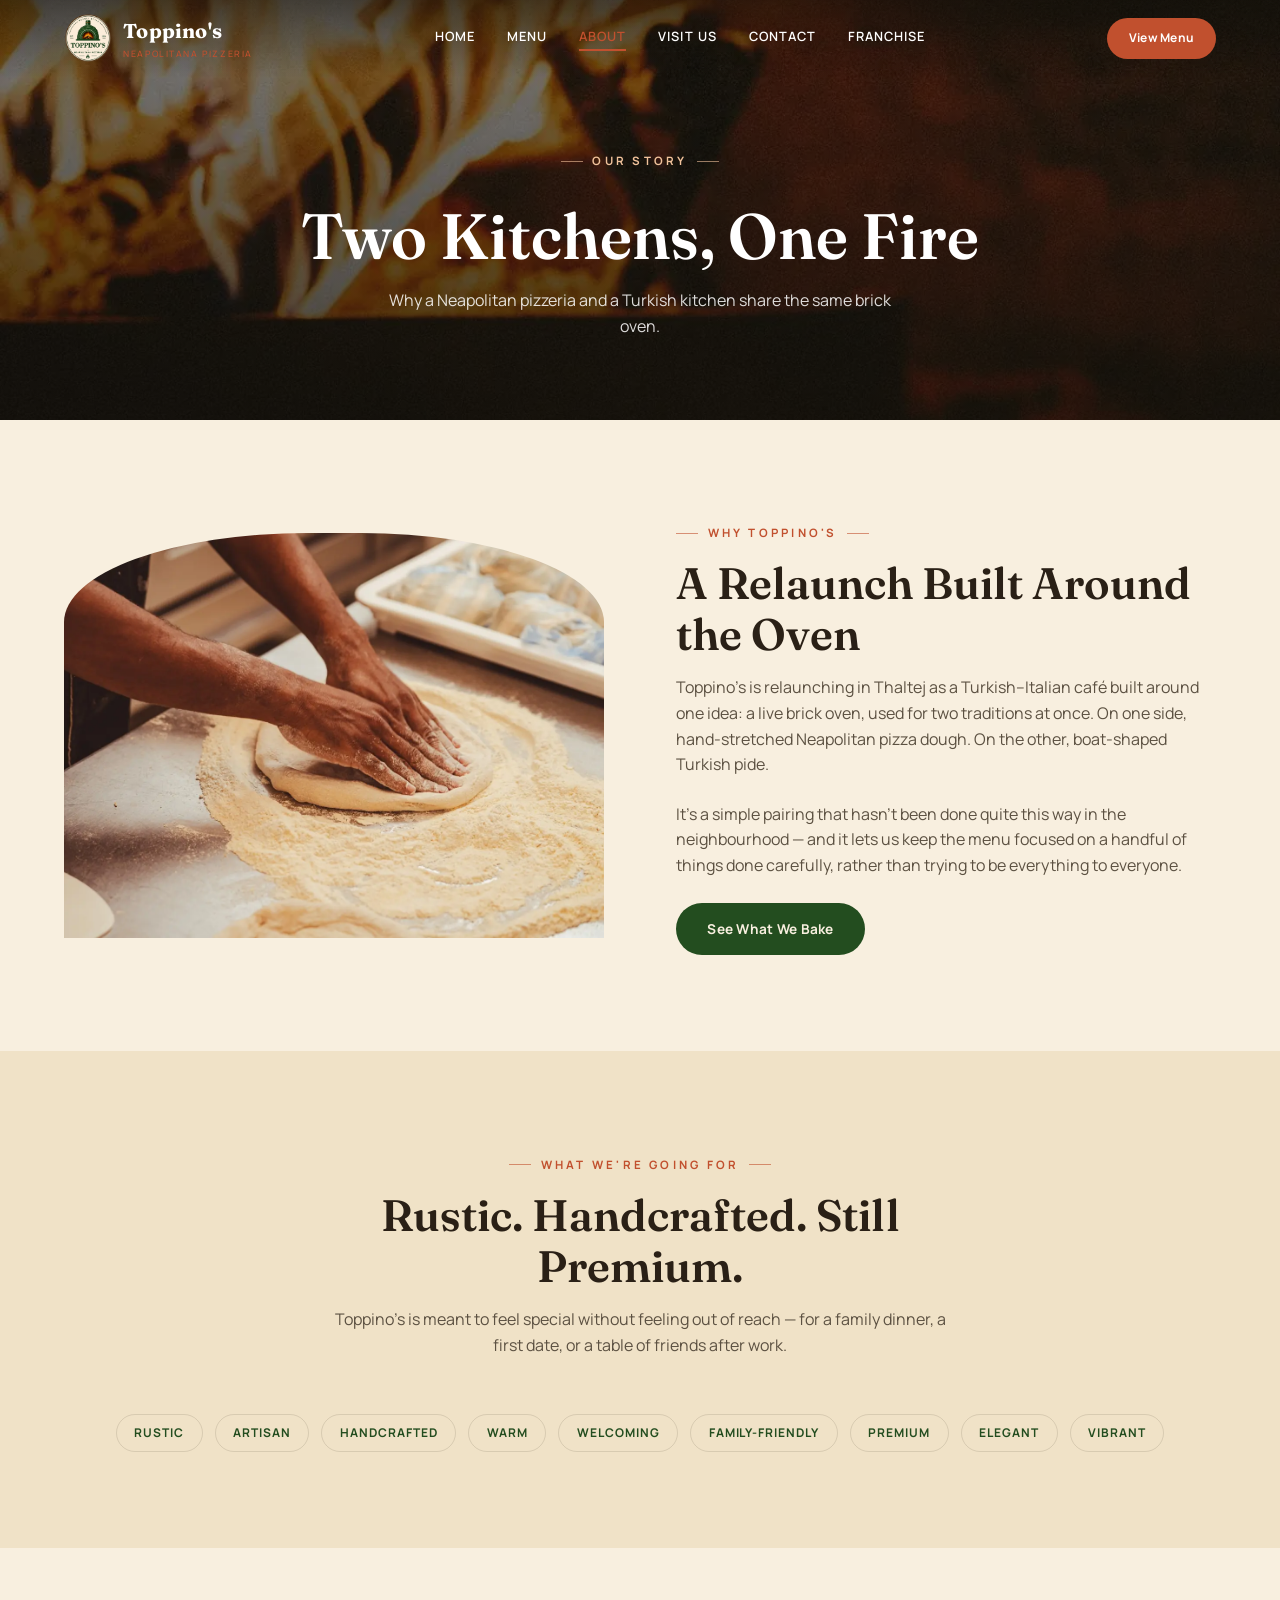
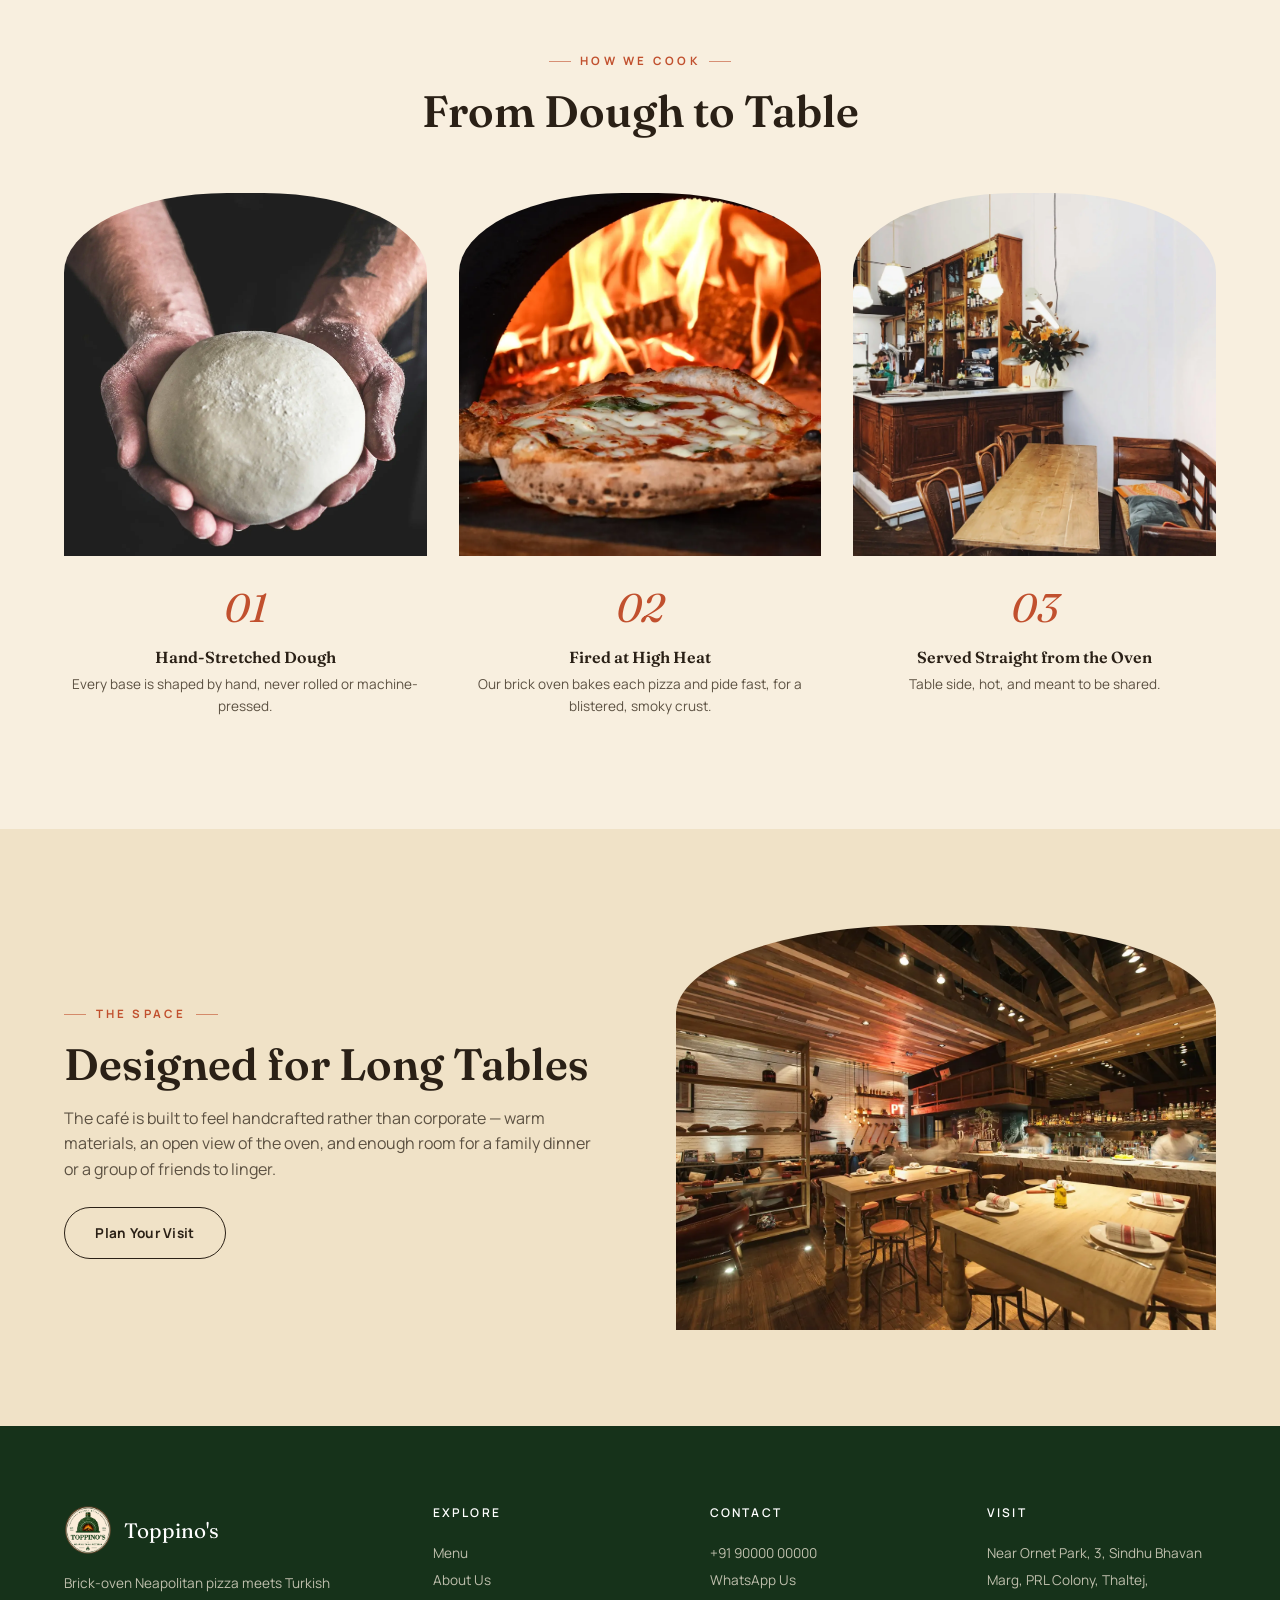
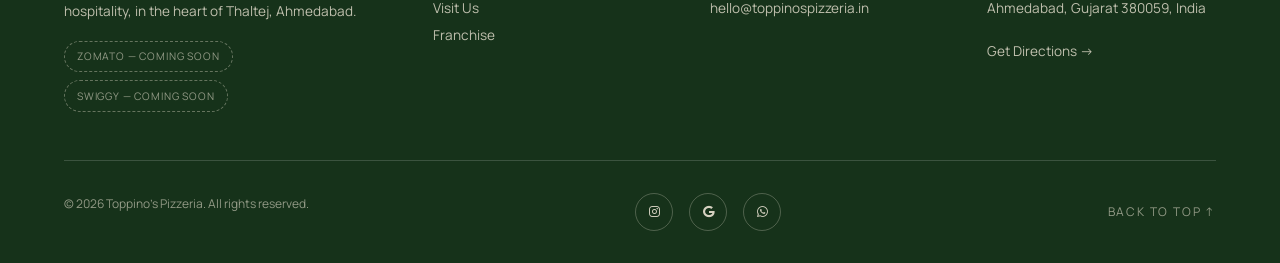
==== about.html @ ddfc1a31 "Refactor site for Toppino's Pizzeria: update main JS for site data integration, add site-data.js for" ====
<!DOCTYPE html>
<html lang="en">

<head>
    <meta charset="utf-8" />
    <meta content="width=device-width, initial-scale=1.0" name="viewport" />
    <title>About Us | Toppino's Pizzeria — Ahmedabad</title>
    <meta name="description" content="Toppino's Pizzeria is a Turkish–Italian brick-oven café in Thaltej, Ahmedabad — rustic, handcrafted and built for families, couples and friends." />
    <link rel="canonical" href="https://toppinospizzeria.in/about.html" />
    <meta property="og:title" content="About Us | Toppino's Pizzeria" />
    <meta property="og:description" content="A Turkish–Italian brick-oven café in Thaltej, Ahmedabad." />
    <meta property="og:image" content="https://toppinospizzeria.in/img/dough-hands.webp" />
    <meta property="og:url" content="https://toppinospizzeria.in/about.html" />

    <link rel="icon" type="image/png" href="img/favicon.png" />

    <link href="https://cdn.jsdelivr.net/npm/bootstrap@5.3.2/dist/css/bootstrap.min.css" rel="stylesheet" />
    <link href="https://fonts.googleapis.com/css2?family=Fraunces:ital,opsz,wght@0,9..144,400;0,9..144,600;0,9..144,700;1,9..144,500&family=Manrope:wght@400;500;600;700;800&display=swap" rel="stylesheet" />
    <link rel="stylesheet" href="https://cdnjs.cloudflare.com/ajax/libs/font-awesome/6.5.0/css/all.min.css" />
    <link rel="stylesheet" href="css/style.css" />
</head>

<body>
    <!-- Navigation -->
    <nav class="navbar">
        <div class="wrap navbar-inner">
            <a class="brand" href="index.html">
                <img src="img/logo.png" class="brand-logo" alt="Toppino's Pizzeria logo" />
                <span class="brand-text">Toppino's<small>Neapolitana Pizzeria</small></span>
            </a>
            <div class="nav-links">
                <a href="index.html">Home</a>
                <a href="menu.html">Menu</a>
                <a href="about.html">About</a>
                <a href="visit.html">Visit Us</a>
                <a href="contact.html">Contact</a>
                <a href="franchise.html">Franchise</a>
            </div>
            <a href="menu.html" class="btn btn-terracotta btn-sm nav-cta" data-track="nav_view_menu">View Menu</a>
            <button class="btn menu-toggle" data-bs-toggle="offcanvas" data-bs-target="#offcanvasMenu" aria-label="Open menu">
                <div class="hamburger"><span></span><span></span></div>
            </button>
        </div>
    </nav>

    <!-- Offcanvas Menu -->
    <div class="offcanvas offcanvas-end" tabindex="-1" id="offcanvasMenu">
        <div class="offcanvas-header">
            <button type="button" class="btn-close btn-close-white" data-bs-dismiss="offcanvas" aria-label="Close"></button>
        </div>
        <div class="offcanvas-body">
            <ul class="nav flex-column" style="list-style:none;">
                <li><a class="nav-link" href="index.html">Home</a></li>
                <li><a class="nav-link" href="menu.html">Menu</a></li>
                <li><a class="nav-link" href="about.html">About</a></li>
                <li><a class="nav-link" href="visit.html">Visit Us</a></li>
                <li><a class="nav-link" href="contact.html">Contact</a></li>
                <li><a class="nav-link" href="franchise.html">Franchise</a></li>
            </ul>
            <div class="offcanvas-social">
                <a href="#" data-site-href="instagram" target="_blank" rel="noopener" aria-label="Instagram"><i class="fa-brands fa-instagram"></i></a>
                <a href="#" data-site-href="whatsapp" target="_blank" rel="noopener" aria-label="WhatsApp"><i class="fa-brands fa-whatsapp"></i></a>
                <a href="#" data-site-href="tel" aria-label="Call"><i class="fa-solid fa-phone"></i></a>
            </div>
        </div>
    </div>

    <!-- Banner -->
    <header class="page-banner" style="background-image:url('img/flame-detail.webp');">
        <div class="wrap page-banner-inner">
            <span class="eyebrow">Our Story</span>
            <h1>Two Kitchens, One Fire</h1>
            <p>Why a Neapolitan pizzeria and a Turkish kitchen share the same brick oven.</p>
        </div>
    </header>

    <!-- Story -->
    <section class="section">
        <div class="wrap">
            <div class="split">
                <div class="split-media">
                    <div class="arch-media ratio-wide">
                        <img src="img/dough-stretch.webp" alt="Hands stretching pizza dough by hand at Toppino's" loading="lazy" />
                    </div>
                </div>
                <div class="split-text">
                    <span class="eyebrow">Why Toppino's</span>
                    <h2 class="section-title">A Relaunch Built Around the Oven</h2>
                    <p>Toppino's is relaunching in Thaltej as a Turkish–Italian café built around one idea: a live brick oven, used for two traditions at once. On one side, hand-stretched Neapolitan pizza dough. On the other, boat-shaped Turkish pide.</p>
                    <p>It's a simple pairing that hasn't been done quite this way in the neighbourhood — and it lets us keep the menu focused on a handful of things done carefully, rather than trying to be everything to everyone.</p>
                    <a href="menu.html" class="btn btn-pine" data-track="about_menu_link">See What We Bake</a>
                </div>
            </div>
        </div>
    </section>

    <!-- Values -->
    <section class="section alt">
        <div class="wrap">
            <div class="section-head center">
                <span class="eyebrow">What We're Going For</span>
                <h2 class="section-title">Rustic. Handcrafted. Still Premium.</h2>
                <p class="section-lede">Toppino's is meant to feel special without feeling out of reach — for a family dinner, a first date, or a table of friends after work.</p>
            </div>
            <div class="trait-row" style="margin-top:0;">
                <span class="trait-chip">Rustic</span>
                <span class="trait-chip">Artisan</span>
                <span class="trait-chip">Handcrafted</span>
                <span class="trait-chip">Warm</span>
                <span class="trait-chip">Welcoming</span>
                <span class="trait-chip">Family-Friendly</span>
                <span class="trait-chip">Premium</span>
                <span class="trait-chip">Elegant</span>
                <span class="trait-chip">Vibrant</span>
            </div>
        </div>
    </section>

    <!-- Process -->
    <section class="section">
        <div class="wrap">
            <div class="section-head center">
                <span class="eyebrow">How We Cook</span>
                <h2 class="section-title">From Dough to Table</h2>
            </div>
            <div class="process-steps">
                <div class="process-step fade-in">
                    <div class="arch-media ratio-square" style="margin-bottom:1.25rem;"><img src="img/dough-hands.webp" alt="Fresh dough ball held in hands" loading="lazy" /></div>
                    <div class="num">01</div>
                    <h4>Hand-Stretched Dough</h4>
                    <p>Every base is shaped by hand, never rolled or machine-pressed.</p>
                </div>
                <div class="process-step fade-in">
                    <div class="arch-media ratio-square" style="margin-bottom:1.25rem;"><img src="img/oven-char-crust.webp" alt="Pizza baking with a charred crust in the brick oven" loading="lazy" /></div>
                    <div class="num">02</div>
                    <h4>Fired at High Heat</h4>
                    <p>Our brick oven bakes each pizza and pide fast, for a blistered, smoky crust.</p>
                </div>
                <div class="process-step fade-in">
                    <div class="arch-media ratio-square" style="margin-bottom:1.25rem;"><img src="img/cafe-interior-cozy.webp" alt="Warm dining room at Toppino's Pizzeria" loading="lazy" /></div>
                    <div class="num">03</div>
                    <h4>Served Straight from the Oven</h4>
                    <p>Table side, hot, and meant to be shared.</p>
                </div>
            </div>
        </div>
    </section>

    <!-- Interior -->
    <section class="section alt">
        <div class="wrap">
            <div class="split reverse">
                <div class="split-media">
                    <div class="arch-media ratio-wide">
                        <img src="img/cafe-interior-modern.webp" alt="Wood-toned interior seating area at Toppino's Pizzeria" loading="lazy" />
                    </div>
                </div>
                <div class="split-text">
                    <span class="eyebrow">The Space</span>
                    <h2 class="section-title">Designed for Long Tables</h2>
                    <p>The café is built to feel handcrafted rather than corporate — warm materials, an open view of the oven, and enough room for a family dinner or a group of friends to linger.</p>
                    <a href="visit.html" class="btn btn-outline-ink" data-track="about_visit_link">Plan Your Visit</a>
                </div>
            </div>
        </div>
    </section>

    <!-- Footer -->
    <footer class="site-footer">
        <div class="wrap">
            <div class="footer-grid">
                <div class="footer-col">
                    <div class="footer-brand">
                        <img src="img/logo.png" alt="Toppino's Pizzeria logo" />
                        <span>Toppino's</span>
                    </div>
                    <p>Brick-oven Neapolitan pizza meets Turkish hospitality, in the heart of Thaltej, Ahmedabad.</p>
                    <div class="footer-order-pills">
                        <span class="footer-order-pill">Zomato — Coming Soon</span>
                        <span class="footer-order-pill">Swiggy — Coming Soon</span>
                    </div>
                </div>
                <div class="footer-col">
                    <h5>Explore</h5>
                    <a href="menu.html">Menu</a>
                    <a href="about.html">About Us</a>
                    <a href="visit.html">Visit Us</a>
                    <a href="franchise.html">Franchise</a>
                </div>
                <div class="footer-col">
                    <h5>Contact</h5>
                    <a href="#" data-site-href="tel" data-site-text="phoneDisplay" data-track="footer_call"></a>
                    <a href="#" data-site-href="whatsapp" target="_blank" rel="noopener" data-track="footer_whatsapp">WhatsApp Us</a>
                    <a href="#" data-site-href="email" data-site-text="email" data-track="footer_email"></a>
                </div>
                <div class="footer-col">
                    <h5>Visit</h5>
                    <p data-site-text="address.full"></p>
                    <a href="#" data-site-href="directions" target="_blank" rel="noopener" data-track="footer_directions">Get Directions →</a>
                </div>
            </div>
            <div class="footer-bottom">
                <p>&copy; <span data-site-year></span> Toppino's Pizzeria. All rights reserved.</p>
                <div class="footer-social">
                    <a href="#" data-site-href="instagram" target="_blank" rel="noopener" aria-label="Instagram"><i class="fa-brands fa-instagram"></i></a>
                    <a href="#" data-site-href="googleReview" target="_blank" rel="noopener" aria-label="Google Reviews"><i class="fa-brands fa-google"></i></a>
                    <a href="#" data-site-href="whatsapp" target="_blank" rel="noopener" aria-label="WhatsApp"><i class="fa-brands fa-whatsapp"></i></a>
                </div>
                <button id="scrollTop">Back to top ↑</button>
            </div>
        </div>
    </footer>

    <script src="https://cdn.jsdelivr.net/npm/bootstrap@5.3.2/dist/js/bootstrap.bundle.min.js"></script>
    <script src="js/site-data.js"></script>
    <script src="js/main.js"></script>
</body>

</html>
---- css/style.css ----
/* ============================================
   TOPPINO'S PIZZERIA — DESIGN SYSTEM
   Warm Neapolitan/Turkish brick-oven café identity.
   Palette sampled from the real supplied logo.
   ============================================ */

:root {
    /* Core palette (sampled from logo: cream fill, pine-green brick dome, oak ring) */
    --cream: #F8EFDF;
    --cream-deep: #F0E2C7;
    --cream-card: #FFFCF5;
    --ink: #2A2016;
    --ink-soft: #5C5142;
    --pine: #234D1F;
    --pine-dark: #14300F;
    --pine-deep-bg: #16321A;
    --terracotta: #C1502E;
    --terracotta-dark: #9C3D20;
    --oak: #4D3215;
    --line: rgba(42, 32, 22, 0.12);
    --line-light: rgba(255, 255, 255, 0.16);
    --shadow: 0 20px 40px -20px rgba(42, 32, 22, 0.35);
}

* {
    margin: 0;
    padding: 0;
    box-sizing: border-box;
}

html {
    scroll-behavior: smooth;
}

body {
    background: var(--cream);
    color: var(--ink);
    font-family: 'Manrope', sans-serif;
    overflow-x: clip;
    line-height: 1.6;
}

h1, h2, h3, h4, h5, h6, .font-display {
    font-family: 'Fraunces', serif;
    color: var(--ink);
    line-height: 1.15;
    font-weight: 600;
}

a {
    text-decoration: none;
    color: inherit;
}

img {
    max-width: 100%;
    display: block;
}

.wrap {
    max-width: 1200px;
    margin: 0 auto;
    padding: 0 1.5rem;
}

::selection {
    background: var(--terracotta);
    color: #fff;
}

/* ============================================
   BUTTONS
   ============================================ */

.btn {
    display: inline-flex;
    align-items: center;
    justify-content: center;
    gap: 0.6rem;
    padding: 0.95rem 1.9rem;
    border-radius: 999px;
    font-family: 'Manrope', sans-serif;
    font-weight: 700;
    font-size: 0.85rem;
    letter-spacing: 0.02em;
    border: 1.5px solid transparent;
    cursor: pointer;
    transition: transform 0.25s ease, background 0.25s ease, color 0.25s ease, border-color 0.25s ease;
    white-space: nowrap;
}

.btn:active { transform: scale(0.97); }

.btn-terracotta {
    background: var(--terracotta);
    color: #fff;
}
.btn-terracotta:hover { background: var(--terracotta-dark); 
color: var(--cream);
}

.btn-pine {
    background: var(--pine);
    color: var(--cream);
}
.btn-pine:hover { background: var(--pine-dark);
    color: var(--cream);
}

.btn-outline-cream {
    border-color: rgba(255, 255, 255, 0.65);
    color: #fff;
    background: rgba(255, 255, 255, 0.06);
    backdrop-filter: blur(6px);
}
.btn-outline-cream:hover { background: rgba(255, 255, 255, 0.18); 
color: var(--cream);}

.btn-outline-ink {
    border-color: var(--ink);
    color: var(--ink);
    background: transparent;
}
.btn-outline-ink:hover { background: var(--ink); color: var(--cream); }

.btn-sm { padding: 0.65rem 1.3rem; font-size: 0.75rem; }
.btn-block { width: 100%; }

/* ============================================
   NAVBAR
   ============================================ */

.navbar {
    position: fixed;
    top: 0;
    left: 0;
    right: 0;
    z-index: 100;
    background: linear-gradient(to bottom, rgba(20, 16, 10, 0.55), transparent);
    transition: background 0.35s ease, box-shadow 0.35s ease, padding 0.35s ease;
    padding: 0.9rem 0;
}

.navbar.is-scrolled {
    background: rgba(248, 239, 223, 0.94);
    backdrop-filter: blur(10px);
    box-shadow: 0 8px 24px -12px rgba(42, 32, 22, 0.25);
    padding: 0.5rem 0;
}

.navbar-inner {
    width: 100%;
    display: flex;
    align-items: center;
    justify-content: space-between;
    gap: 1rem;
}

.brand {
    display: flex;
    align-items: center;
    gap: 0.7rem;
}

.brand-logo {
    width: 3rem;
    height: 3rem;
    object-fit: contain;
    flex-shrink: 0;
    transition: width 0.3s ease, height 0.3s ease;
}

.navbar.is-scrolled .brand-logo { width: 2.5rem; height: 2.5rem; }

.brand-text {
    font-family: 'Fraunces', serif;
    font-weight: 700;
    font-size: 1.25rem;
    color: #fff;
    letter-spacing: 0.01em;
    transition: color 0.35s ease;
}

.navbar.is-scrolled .brand-text { color: var(--ink); }

.brand-text small {
    display: block;
    font-family: 'Manrope', sans-serif;
    font-weight: 500;
    font-size: 0.55rem;
    letter-spacing: 0.18em;
    text-transform: uppercase;
    color: var(--terracotta);
}

.nav-links {
    display: none;
    align-items: center;
    gap: 2rem;
}

@media (min-width: 992px) {
    .nav-links { display: flex; }
}

.nav-links a {
    font-size: 0.8rem;
    font-weight: 600;
    text-transform: uppercase;
    letter-spacing: 0.08em;
    color: #fff;
    position: relative;
    padding-bottom: 4px;
    transition: color 0.3s ease;
}

.navbar.is-scrolled .nav-links a { color: var(--ink); }

.nav-links a.active,
.nav-links a:hover { color: var(--terracotta); }

.nav-links a::after {
    content: '';
    position: absolute;
    left: 0; bottom: 0;
    width: 0; height: 2px;
    background: var(--terracotta);
    transition: width 0.3s ease;
}
.nav-links a:hover::after,
.nav-links a.active::after { width: 100%; }

.nav-cta { display: none; }
@media (min-width: 992px) { .nav-cta { display: inline-flex; } }

.menu-toggle {
    display: flex;
    align-items: center;
    gap: 0.75rem;
    background: none;
    border: none;
    color: #fff;
    padding: 0.4rem;
    cursor: pointer;
}
.navbar.is-scrolled .menu-toggle { color: var(--ink); }

@media (min-width: 992px) { .menu-toggle { display: none; } }

.hamburger { display: flex; flex-direction: column; gap: 5px; }
.hamburger span { display: block; width: 26px; height: 2px; background: currentColor; border-radius: 2px; }
.hamburger span:last-child { width: 18px; }

.offcanvas {
    background: var(--pine-deep-bg);
    width: 300px;
    color: var(--cream);
}
.offcanvas .btn-close { filter: invert(1) brightness(2); }

.offcanvas-body .nav-link {
    color: var(--cream);
    font-family: 'Fraunces', serif;
    font-size: 1.4rem;
    padding: 0.85rem 0;
    border-bottom: 1px solid var(--line-light);
    transition: color 0.3s ease, padding-left 0.3s ease;
}
.offcanvas-body .nav-link:hover { color: var(--terracotta); padding-left: 0.4rem; }

.offcanvas-social {
    display: flex;
    gap: 1.25rem;
    margin-top: 2rem;
}
.offcanvas-social a {
    width: 42px; height: 42px;
    display: flex; align-items: center; justify-content: center;
    border: 1px solid var(--line-light);
    border-radius: 50%;
    color: var(--cream);
    transition: background 0.3s ease;
}
.offcanvas-social a:hover { background: var(--terracotta); border-color: var(--terracotta); }

/* ============================================
   ARCH MEDIA — signature visual motif
   Rounded-top / flat-bottom frame nodding to both
   a Neapolitan oven mouth and a Turkish archway.
   ============================================ */

.arch-media {
    position: relative;
    overflow: hidden;
    border-radius: 45% 45% 0 0 / 22% 22% 0 0;
    isolation: isolate;
}
.arch-media img {
    width: 100%;
    height: 100%;
    object-fit: cover;
}
.arch-media.ratio-portrait { aspect-ratio: 3 / 4; }
.arch-media.ratio-square { aspect-ratio: 1 / 1; }
.arch-media.ratio-wide { aspect-ratio: 4 / 3; }

/* scalloped arch-repeat divider */
.scallop-divider {
    width: 100%;
    height: 22px;
    background-image: radial-gradient(circle at 10px 0, transparent 12px, var(--cream) 13px);
    background-size: 40px 22px;
    background-repeat: repeat-x;
}
.scallop-divider.flip {
    transform: rotate(180deg);
    background-image: radial-gradient(circle at 10px 0, transparent 12px, var(--cream-deep) 13px);
}
.scallop-divider.on-pine {
    background-image: radial-gradient(circle at 10px 0, transparent 12px, var(--pine-deep-bg) 13px);
}

/* ============================================
   PAGE HEADER BANNER (inner pages)
   ============================================ */

.page-banner {
    position: relative;
    padding: 9rem 0 5rem;
    background-size: cover;
    background-position: center;
    color: #fff;
    text-align: center;
}
.page-banner::before {
    content: '';
    position: absolute;
    inset: 0;
    background: linear-gradient(180deg, rgba(20,16,10,0.55), rgba(20,16,10,0.78));
}
.page-banner-inner { position: relative; z-index: 2; }
.page-banner .eyebrow { color: #F0C29B; }
.page-banner h1 { font-size: clamp(2.4rem, 6vw, 4rem); color: #fff; margin-top: 0.75rem; }
.page-banner p { color: rgba(255,255,255,0.85); max-width: 34rem; margin: 1rem auto 0; }

/* ============================================
   SECTION HELPERS
   ============================================ */

.section { padding: 6rem 0; }
.section.alt { background: var(--cream-deep); }
.section.on-pine { background: var(--pine-deep-bg); color: var(--cream); }
.section.on-pine h2, .section.on-pine h3 { color: var(--cream); }

.eyebrow {
    display: inline-flex;
    align-items: center;
    gap: 0.6rem;
    color: var(--terracotta);
    font-size: 0.72rem;
    font-weight: 700;
    text-transform: uppercase;
    letter-spacing: 0.28em;
    margin-bottom: 1rem;
}
.eyebrow::before, .eyebrow::after {
    content: '';
    width: 22px; height: 1px;
    background: currentColor;
    opacity: 0.6;
}

.section-head {
    max-width: 40rem;
    margin-bottom: 3.5rem;
}
.section-head.center { margin-left: auto; margin-right: auto; text-align: center; }
.section-title { font-size: clamp(2rem, 4.5vw, 2.75rem); margin-bottom: 1rem; }
.section-lede { color: var(--ink-soft); font-size: 1rem; }
.on-pine .section-lede { color: rgba(248,239,223,0.75); }

/* ============================================
   HOME — HERO
   ============================================ */

.hero {
    position: relative;
    height: 100vh;
    min-height: 640px;
    display: flex;
    align-items: center;
    overflow: hidden;
    background: var(--ink);
}
.hero-media {
    position: absolute;
    inset: 0;
    z-index: 0;
}
.hero-media img, .hero-media video {
    width: 100%;
    height: 100%;
    object-fit: cover;
    object-position: center 30%;
}
.hero-media::after {
    content: '';
    position: absolute;
    inset: 0;
    background: linear-gradient(180deg, rgba(15,12,8,0.55) 0%, rgba(15,12,8,0.35) 45%, rgba(15,12,8,0.85) 100%);
}
.hero-content {
    position: relative;
    z-index: 2;
    width: 100%;
    text-align: center;
    padding: 0 1.5rem;
}
.hero-eyebrow {
    color: #F0C29B;
    font-size: 0.75rem;
    font-weight: 700;
    letter-spacing: 0.3em;
    text-transform: uppercase;
    margin-bottom: 1.25rem;
    display: block;
}
.hero-title {
    font-size: clamp(2.8rem, 8vw, 5.5rem);
    color: #fff;
    max-width: 18ch;
    margin: 0 auto;
}
.hero-title em { color: #F0C29B; font-style: italic; }
.hero-sub {
    color: rgba(255,255,255,0.85);
    max-width: 34rem;
    margin: 1.5rem auto 2.5rem;
    font-size: 1.05rem;
}
.hero-ctas {
    display: flex;
    flex-wrap: wrap;
    gap: 1rem;
    justify-content: center;
}
.hero-scroll-cue {
    position: absolute;
    bottom: 2rem;
    left: 50%;
    transform: translateX(-50%);
    z-index: 2;
    color: rgba(255,255,255,0.7);
    font-size: 1.25rem;
    animation: bob 2.2s ease-in-out infinite;
}
@keyframes bob {
    0%, 100% { transform: translate(-50%, 0); }
    50% { transform: translate(-50%, 8px); }
}

/* ============================================
   BRAND POSITIONING BAND
   ============================================ */

.positioning {
    text-align: center;
    max-width: 46rem;
    margin: 0 auto;
}
.positioning p {
    font-family: 'Fraunces', serif;
    font-size: clamp(1.3rem, 3vw, 1.8rem);
    font-weight: 500;
    font-style: italic;
    color: var(--ink);
}
.trait-row {
    display: flex;
    flex-wrap: wrap;
    justify-content: center;
    gap: 0.75rem;
    margin-top: 2.5rem;
}
.trait-chip {
    padding: 0.5rem 1.1rem;
    border: 1px solid var(--line);
    border-radius: 999px;
    font-size: 0.75rem;
    font-weight: 700;
    text-transform: uppercase;
    letter-spacing: 0.08em;
    color: var(--pine);
}

/* ============================================
   MENU PREVIEW (home) + MENU CARDS (shared)
   ============================================ */

.menu-preview-grid {
    display: grid;
    grid-template-columns: repeat(auto-fit, minmax(220px, 1fr));
    gap: 1.75rem;
}

.dish-card {
    background: var(--cream-card);
    border: 1px solid var(--line);
    border-radius: 4px 4px 14px 14px;
    overflow: hidden;
    box-shadow: var(--shadow);
    display: flex;
    flex-direction: column;
    height: 100%;
    transition: transform 0.35s ease;
}
.dish-card:hover { transform: translateY(-6px); }

.dish-card .arch-media { border-radius: 45% 45% 0 0 / 26% 26% 0 0; }

.dish-card-body {
    padding: 1.5rem 1.4rem 1.75rem;
    display: flex;
    flex-direction: column;
    flex: 1;
}
.dish-card-top {
    display: flex;
    justify-content: space-between;
    align-items: baseline;
    gap: 0.75rem;
    margin-bottom: 0.5rem;
}
.dish-name {
    font-size: 1.05rem;
    font-weight: 600;
}
.dish-price {
    font-family: 'Fraunces', serif;
    font-weight: 700;
    color: var(--terracotta);
    white-space: nowrap;
}
.dish-desc {
    color: var(--ink-soft);
    font-size: 0.85rem;
    line-height: 1.6;
    margin-top: auto;
    padding-top: 0.5rem;
}
.dish-signature-tag {
    position: absolute;
    top: 0.85rem; left: 0.85rem;
    background: var(--terracotta);
    color: #fff;
    font-size: 0.6rem;
    font-weight: 700;
    text-transform: uppercase;
    letter-spacing: 0.12em;
    padding: 0.3rem 0.6rem;
    border-radius: 999px;
    z-index: 2;
}

/* ============================================
   SPLIT SECTION (image + text, brick oven, dough etc.)
   ============================================ */

.split {
    display: grid;
    grid-template-columns: 1fr;
    gap: 3rem;
    align-items: center;
}
@media (min-width: 900px) {
    .split { grid-template-columns: 1fr 1fr; gap: 4.5rem; }
    .split.reverse .split-media { order: 2; }
    .split.reverse .split-text { order: 1; }
}
.split-text p { color: var(--ink-soft); margin-bottom: 1.5rem; }
.on-pine .split-text p { color: rgba(248,239,223,0.78); }

/* ============================================
   AMBIENCE MOSAIC
   ============================================ */

.ambience-grid {
    display: grid;
    grid-template-columns: repeat(2, 1fr);
    gap: 1.5rem;
}
@media (min-width: 768px) {
    .ambience-grid { grid-template-columns: repeat(3, 1fr); }
    .ambience-grid .arch-media:first-child { grid-column: span 2; }
}

/* ============================================
   REVIEWS / SOCIAL PROOF (honest — no fabricated quotes)
   ============================================ */

.reviews-card {
    max-width: 40rem;
    margin: 0 auto;
    text-align: center;
    background: var(--cream-card);
    border: 1px solid var(--line);
    border-radius: 18px;
    padding: 3rem 2rem;
    box-shadow: var(--shadow);
}
.reviews-stars { color: var(--terracotta); font-size: 1.4rem; letter-spacing: 0.3rem; margin-bottom: 1.25rem; }
.reviews-card h3 { font-size: 1.5rem; margin-bottom: 0.75rem; }
.reviews-card p { color: var(--ink-soft); margin-bottom: 1.75rem; }

/* ============================================
   LOCATION / HOURS
   ============================================ */

.location-grid {
    display: grid;
    grid-template-columns: 1fr;
    gap: 3rem;
}
@media (min-width: 900px) {
    .location-grid { grid-template-columns: 1fr 1fr; gap: 3.5rem; align-items: stretch; }
}
.info-list { margin: 1.75rem 0 2rem; }
.info-row {
    display: flex;
    gap: 1rem;
    padding: 0.9rem 0;
    border-bottom: 1px solid var(--line);
}
.info-row .icon {
    width: 2.2rem; height: 2.2rem;
    border-radius: 50%;
    background: var(--pine);
    color: var(--cream);
    display: flex; align-items: center; justify-content: center;
    flex-shrink: 0;
    font-size: 0.85rem;
}
.info-row h5 { font-size: 0.75rem; text-transform: uppercase; letter-spacing: 0.1em; color: var(--pine); margin-bottom: 0.25rem; }
.info-row p, .info-row a { font-size: 0.92rem; color: var(--ink); }

.map-embed {
    position: relative;
    min-height: 320px;
    border-radius: 4px 4px 20px 20px;
    overflow: hidden;
    border: 1px solid var(--line);
    box-shadow: var(--shadow);
}
.map-embed iframe { width: 100%; height: 100%; min-height: 320px; border: 0; }

/* ============================================
   INSTAGRAM CTA BAND
   ============================================ */

.instagram-band {
    background: var(--pine-deep-bg);
    color: var(--cream);
    text-align: center;
    padding: 4.5rem 1.5rem;
}
.instagram-band .fa-instagram { font-size: 2.25rem; margin-bottom: 1.25rem; color: #F0C29B; }
.instagram-band h3 { color: #fff; font-size: 1.6rem; margin-bottom: 0.5rem; }
.instagram-band p { color: rgba(248,239,223,0.75); margin-bottom: 1.75rem; }

/* ============================================
   FOOTER
   ============================================ */

.site-footer {
    background: var(--pine-deep-bg);
    color: rgba(248,239,223,0.85);
    padding: 5rem 0 2rem;
}
.footer-grid {
    display: grid;
    grid-template-columns: 1fr;
    gap: 3rem;
    padding-bottom: 3rem;
    border-bottom: 1px solid var(--line-light);
}
@media (min-width: 768px) {
    .footer-grid { grid-template-columns: 1.4fr 1fr 1fr 1fr; }
}
.footer-brand { display: flex; align-items: center; gap: 0.75rem; margin-bottom: 1rem; }
.footer-brand img { width: 3rem; height: 3rem; object-fit: contain; }
.footer-brand span { font-family: 'Fraunces', serif; font-size: 1.3rem; color: #fff; }
.footer-col h5 {
    color: #fff;
    font-size: 0.75rem;
    text-transform: uppercase;
    letter-spacing: 0.18em;
    margin-bottom: 1.25rem;
    font-family: 'Manrope', sans-serif;
}
.footer-col p, .footer-col a { font-size: 0.85rem; line-height: 2; color: rgba(248,239,223,0.75); display: block; }
.footer-col a:hover { color: var(--terracotta); }
.footer-order-pills { display: flex; flex-wrap: wrap; gap: 0.5rem; margin-top: 0.5rem; }
.footer-order-pill {
    font-size: 0.65rem;
    text-transform: uppercase;
    letter-spacing: 0.08em;
    padding: 0.4rem 0.75rem;
    border: 1px dashed rgba(248,239,223,0.35);
    border-radius: 999px;
    color: rgba(248,239,223,0.55);
}
.footer-bottom {
    padding-top: 2rem;
    display: flex;
    flex-direction: column;
    gap: 1rem;
    align-items: center;
    text-align: center;
    font-size: 0.75rem;
    color: rgba(248,239,223,0.55);
}
@media (min-width: 768px) {
    .footer-bottom { flex-direction: row; justify-content: space-between; }
}
.footer-social { display: flex; gap: 1rem; }
.footer-social a {
    width: 38px; height: 38px;
    border-radius: 50%;
    border: 1px solid rgba(248,239,223,0.25);
    display: flex; align-items: center; justify-content: center;
    color: rgba(248,239,223,0.85);
    transition: background 0.3s ease, border-color 0.3s ease;
}
.footer-social a:hover { background: var(--terracotta); border-color: var(--terracotta); color: #fff; }
#scrollTop {
    background: none; border: none; color: inherit; cursor: pointer;
    font-size: 0.75rem; text-transform: uppercase; letter-spacing: 0.15em;
}
#scrollTop:hover { color: var(--terracotta); }

/* ============================================
   MENU PAGE
   ============================================ */

.menu-tabs {
    position: sticky;
    top: 3.8rem;
    z-index: 40;
    background: var(--cream);
    border-bottom: 1px solid var(--line);
    padding: 1rem 0;
    overflow-x: auto;
    white-space: nowrap;
    scrollbar-width: none;
}
.menu-tabs::-webkit-scrollbar { display: none; }
.menu-tabs-inner { display: inline-flex; gap: 0.6rem; padding: 0 1.5rem; }
.menu-tab {
    padding: 0.6rem 1.2rem;
    border-radius: 14px 14px 4px 4px;
    background: var(--cream-deep);
    color: var(--ink-soft);
    font-size: 0.8rem;
    font-weight: 700;
    text-transform: uppercase;
    letter-spacing: 0.04em;
    transition: background 0.25s ease, color 0.25s ease;
    display: inline-block;
}
.menu-tab.active, .menu-tab:hover { background: var(--pine); color: var(--cream); }

.menu-note {
    max-width: 42rem;
    margin: 2.5rem auto 0;
    text-align: center;
    font-size: 0.8rem;
    color: var(--ink-soft);
    background: var(--cream-deep);
    border: 1px dashed var(--line);
    border-radius: 10px;
    padding: 0.9rem 1.25rem;
}
.menu-note i { color: var(--terracotta); margin-right: 0.4rem; }

.menu-category {
    padding: 4.5rem 0;
    scroll-margin-top: 80px;
}
.menu-category:nth-child(even) { background: var(--cream-deep); }
.menu-category-head {
    display: flex;
    align-items: center;
    gap: 1.25rem;
    margin-bottom: 3rem;
}
.menu-category-icon {
    width: 3.25rem; height: 3.25rem;
    border-radius: 50%;
    background: var(--pine);
    color: var(--cream);
    display: flex; align-items: center; justify-content: center;
    font-size: 1.2rem;
    flex-shrink: 0;
}
.menu-category-head h2 { font-size: 1.8rem; }
.menu-category-head p { color: var(--ink-soft); font-size: 0.85rem; }

.menu-grid {
    display: grid;
    grid-template-columns: 1fr;
    gap: 1.75rem;
}
@media (min-width: 640px) { .menu-grid { grid-template-columns: repeat(2, 1fr); } }
@media (min-width: 1100px) { .menu-grid { grid-template-columns: repeat(3, 1fr); } }

.menu-item-card {
    position: relative;
    display: flex;
    gap: 1.1rem;
    background: var(--cream-card);
    border: 1px solid var(--line);
    border-radius: 14px;
    padding: 1rem;
    box-shadow: var(--shadow);
}
.menu-item-card img {
    width: 5.5rem; height: 5.5rem;
    border-radius: 45% 45% 12% 12%;
    object-fit: cover;
    flex-shrink: 0;
}
.menu-item-info { flex: 1; min-width: 0; }
.menu-item-line {
    display: flex;
    align-items: baseline;
    gap: 0.5rem;
}
.menu-item-line .name { font-weight: 700; font-size: 0.95rem; }
.menu-item-line .leader { flex: 1; border-bottom: 1px dotted var(--line); transform: translateY(-3px); }
.menu-item-line .price { color: var(--terracotta); font-weight: 700; font-family: 'Fraunces', serif; white-space: nowrap; }
.menu-item-desc { font-size: 0.8rem; color: var(--ink-soft); margin-top: 0.35rem; }
.menu-item-sig {
    display: inline-block;
    margin-top: 0.4rem;
    font-size: 0.6rem;
    font-weight: 700;
    text-transform: uppercase;
    letter-spacing: 0.1em;
    color: var(--terracotta);
}

/* Sticky mobile action bar — for QR-scanning diners on the Menu page */
.mobile-action-bar {
    position: fixed;
    bottom: 0; left: 0; right: 0;
    z-index: 60;
    background: var(--pine-deep-bg);
    display: flex;
    box-shadow: 0 -8px 24px -8px rgba(0,0,0,0.35);
}
@media (min-width: 992px) { .mobile-action-bar { display: none; } }
.mobile-action-bar a {
    flex: 1;
    display: flex;
    flex-direction: column;
    align-items: center;
    gap: 0.25rem;
    padding: 0.75rem 0.5rem;
    color: var(--cream);
    font-size: 0.65rem;
    text-transform: uppercase;
    letter-spacing: 0.06em;
    font-weight: 700;
    border-right: 1px solid var(--line-light);
}
.mobile-action-bar a:last-child { border-right: none; }
.mobile-action-bar i { font-size: 1.1rem; color: var(--terracotta); }
.has-mobile-bar { padding-bottom: 4.5rem; }
@media (min-width: 992px) { .has-mobile-bar { padding-bottom: 0; } }

/* ============================================
   QR BLOCK (Visit page)
   ============================================ */

.qr-card {
    background: var(--cream-card);
    border: 1px solid var(--line);
    border-radius: 18px;
    padding: 2rem;
    text-align: center;
    box-shadow: var(--shadow);
}
.qr-card img { width: 160px; height: 160px; margin: 0 auto 1rem; border-radius: 8px; border: 6px solid #fff; box-shadow: var(--shadow); }
.qr-card h4 { font-size: 1.1rem; margin-bottom: 0.4rem; }
.qr-card p { font-size: 0.8rem; color: var(--ink-soft); }

/* ============================================
   CONTACT PAGE
   ============================================ */

.contact-grid {
    display: grid;
    grid-template-columns: repeat(auto-fit, minmax(220px, 1fr));
    gap: 1.5rem;
    margin-bottom: 4rem;
}
.contact-card {
    background: var(--cream-card);
    border: 1px solid var(--line);
    border-radius: 16px;
    padding: 2rem 1.5rem;
    text-align: center;
    box-shadow: var(--shadow);
    transition: transform 0.3s ease;
}
.contact-card:hover { transform: translateY(-5px); }
.contact-card .icon {
    width: 3.25rem; height: 3.25rem;
    border-radius: 50%;
    background: var(--pine);
    color: var(--cream);
    display: flex; align-items: center; justify-content: center;
    margin: 0 auto 1.1rem;
    font-size: 1.2rem;
}
.contact-card h4 { font-size: 1rem; margin-bottom: 0.4rem; }
.contact-card p { font-size: 0.85rem; color: var(--ink-soft); }

.contact-form-wrap {
    max-width: 34rem;
    margin: 0 auto;
    background: var(--cream-card);
    border: 1px solid var(--line);
    border-radius: 18px;
    padding: 2.5rem;
    box-shadow: var(--shadow);
}
.form-group { margin-bottom: 1.25rem; }
.form-group label {
    display: block;
    font-size: 0.7rem;
    font-weight: 700;
    text-transform: uppercase;
    letter-spacing: 0.1em;
    color: var(--pine);
    margin-bottom: 0.5rem;
}
.form-group input, .form-group textarea {
    width: 100%;
    padding: 0.85rem 1rem;
    border: 1px solid var(--line);
    border-radius: 10px;
    background: var(--cream);
    font-family: 'Manrope', sans-serif;
    font-size: 0.9rem;
    color: var(--ink);
}
.form-group input:focus, .form-group textarea:focus {
    outline: none;
    border-color: var(--pine);
}
.form-group textarea { resize: vertical; min-height: 110px; }
.form-honeypot { position: absolute; left: -9999px; top: -9999px; }
.form-note { font-size: 0.75rem; color: var(--ink-soft); text-align: center; margin-top: 1.25rem; }

/* ============================================
   FRANCHISE PAGE
   ============================================ */

.value-grid {
    display: grid;
    grid-template-columns: 1fr;
    gap: 2rem;
}
@media (min-width: 768px) { .value-grid { grid-template-columns: repeat(3, 1fr); } }
.value-card {
    padding: 2rem;
    border: 1px solid var(--line);
    border-radius: 16px;
    background: var(--cream-card);
    text-align: center;
}
.value-card .icon { font-size: 1.75rem; color: var(--terracotta); margin-bottom: 1rem; }
.value-card h4 { font-size: 1.05rem; margin-bottom: 0.6rem; }
.value-card p { font-size: 0.85rem; color: var(--ink-soft); }

.disclaimer-box {
    max-width: 44rem;
    margin: 3rem auto 0;
    background: var(--cream-deep);
    border-left: 3px solid var(--terracotta);
    padding: 1.25rem 1.5rem;
    font-size: 0.85rem;
    color: var(--ink-soft);
    border-radius: 0 10px 10px 0;
}

/* ============================================
   ABOUT PAGE
   ============================================ */

.process-steps {
    display: grid;
    grid-template-columns: 1fr;
    gap: 2rem;
    margin-top: 3rem;
}
@media (min-width: 768px) { .process-steps { grid-template-columns: repeat(3, 1fr); } }
.process-step { text-align: center; }
.process-step .num {
    font-family: 'Fraunces', serif;
    font-size: 2.5rem;
    color: var(--terracotta);
    font-style: italic;
    margin-bottom: 0.5rem;
}
.process-step h4 { font-size: 1rem; margin-bottom: 0.5rem; }
.process-step p { font-size: 0.85rem; color: var(--ink-soft); }

/* ============================================
   FADE-IN UTILITY (JS-driven)
   ============================================ */

.fade-in {
    opacity: 0;
    transform: translateY(24px);
    transition: opacity 0.7s ease, transform 0.7s ease;
}
.fade-in-visible {
    opacity: 1;
    transform: translateY(0);
}

/* ============================================
   RESPONSIVE TYPE TWEAKS
   ============================================ */

@media (max-width: 640px) {
    .section { padding: 4rem 0; }
    .page-banner { padding: 7rem 0 3.5rem; }
}
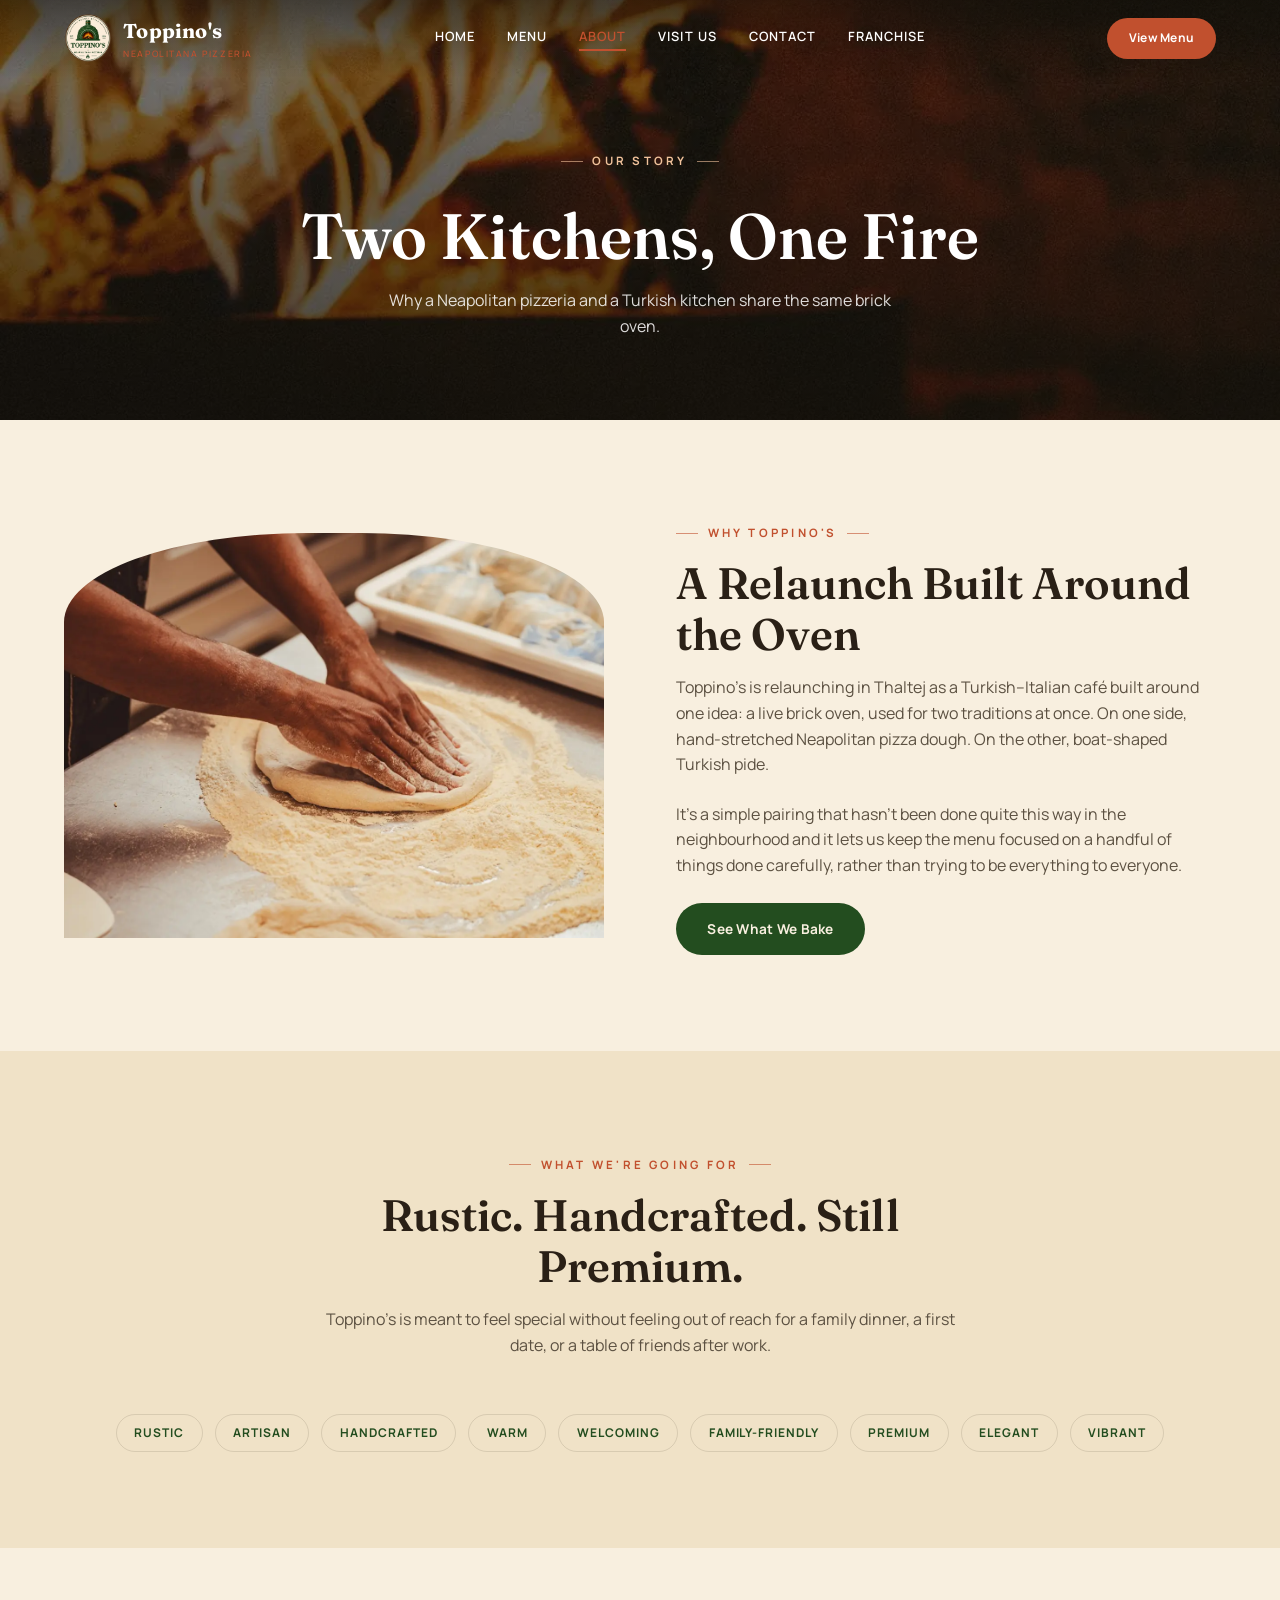
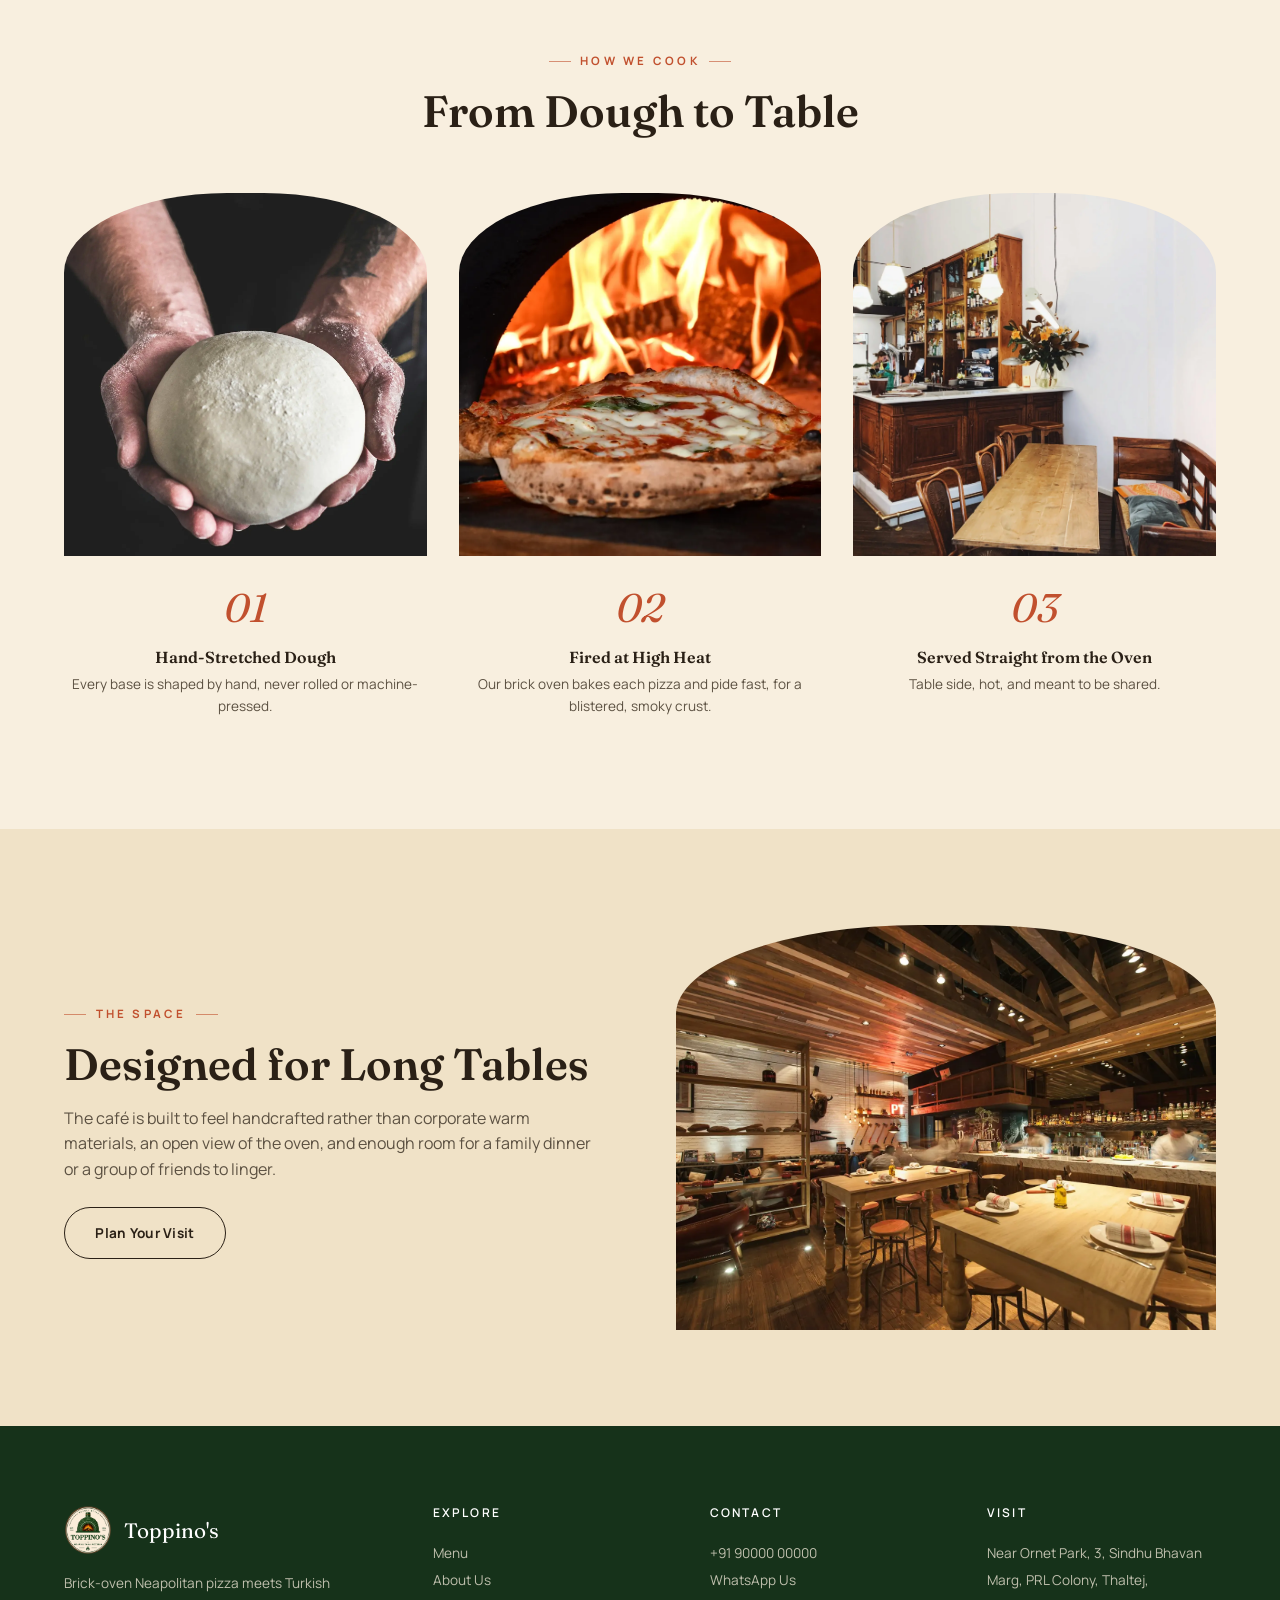
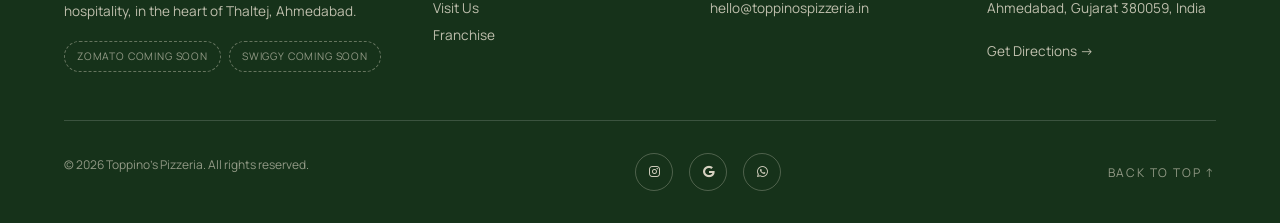
==== commit 705e4493: "Fix typos and improve text consistency across multiple HTML and JS files" ====
--- a/about.html
+++ b/about.html
@@ -4,8 +4,8 @@
 <head>
     <meta charset="utf-8" />
     <meta content="width=device-width, initial-scale=1.0" name="viewport" />
-    <title>About Us | Toppino's Pizzeria — Ahmedabad</title>
-    <meta name="description" content="Toppino's Pizzeria is a Turkish–Italian brick-oven café in Thaltej, Ahmedabad — rustic, handcrafted and built for families, couples and friends." />
+    <title>About Us | Toppino's Pizzeria  Ahmedabad</title>
+    <meta name="description" content="Toppino's Pizzeria is a Turkish–Italian brick-oven café in Thaltej, Ahmedabad  rustic, handcrafted and built for families, couples and friends." />
     <link rel="canonical" href="https://toppinospizzeria.in/about.html" />
     <meta property="og:title" content="About Us | Toppino's Pizzeria" />
     <meta property="og:description" content="A Turkish–Italian brick-oven café in Thaltej, Ahmedabad." />
@@ -87,7 +87,7 @@
                     <span class="eyebrow">Why Toppino's</span>
                     <h2 class="section-title">A Relaunch Built Around the Oven</h2>
                     <p>Toppino's is relaunching in Thaltej as a Turkish–Italian café built around one idea: a live brick oven, used for two traditions at once. On one side, hand-stretched Neapolitan pizza dough. On the other, boat-shaped Turkish pide.</p>
-                    <p>It's a simple pairing that hasn't been done quite this way in the neighbourhood — and it lets us keep the menu focused on a handful of things done carefully, rather than trying to be everything to everyone.</p>
+                    <p>It's a simple pairing that hasn't been done quite this way in the neighbourhood  and it lets us keep the menu focused on a handful of things done carefully, rather than trying to be everything to everyone.</p>
                     <a href="menu.html" class="btn btn-pine" data-track="about_menu_link">See What We Bake</a>
                 </div>
             </div>
@@ -100,7 +100,7 @@
             <div class="section-head center">
                 <span class="eyebrow">What We're Going For</span>
                 <h2 class="section-title">Rustic. Handcrafted. Still Premium.</h2>
-                <p class="section-lede">Toppino's is meant to feel special without feeling out of reach — for a family dinner, a first date, or a table of friends after work.</p>
+                <p class="section-lede">Toppino's is meant to feel special without feeling out of reach  for a family dinner, a first date, or a table of friends after work.</p>
             </div>
             <div class="trait-row" style="margin-top:0;">
                 <span class="trait-chip">Rustic</span>
@@ -158,7 +158,7 @@
                 <div class="split-text">
                     <span class="eyebrow">The Space</span>
                     <h2 class="section-title">Designed for Long Tables</h2>
-                    <p>The café is built to feel handcrafted rather than corporate — warm materials, an open view of the oven, and enough room for a family dinner or a group of friends to linger.</p>
+                    <p>The café is built to feel handcrafted rather than corporate  warm materials, an open view of the oven, and enough room for a family dinner or a group of friends to linger.</p>
                     <a href="visit.html" class="btn btn-outline-ink" data-track="about_visit_link">Plan Your Visit</a>
                 </div>
             </div>
@@ -176,8 +176,8 @@
                     </div>
                     <p>Brick-oven Neapolitan pizza meets Turkish hospitality, in the heart of Thaltej, Ahmedabad.</p>
                     <div class="footer-order-pills">
-                        <span class="footer-order-pill">Zomato — Coming Soon</span>
-                        <span class="footer-order-pill">Swiggy — Coming Soon</span>
+                        <span class="footer-order-pill">Zomato  Coming Soon</span>
+                        <span class="footer-order-pill">Swiggy  Coming Soon</span>
                     </div>
                 </div>
                 <div class="footer-col">
--- a/css/style.css
+++ b/css/style.css
@@ -1,5 +1,5 @@
 /* ============================================
-   TOPPINO'S PIZZERIA — DESIGN SYSTEM
+   TOPPINO'S PIZZERIA  DESIGN SYSTEM
    Warm Neapolitan/Turkish brick-oven café identity.
    Palette sampled from the real supplied logo.
    ============================================ */
@@ -284,7 +284,7 @@
 .offcanvas-social a:hover { background: var(--terracotta); border-color: var(--terracotta); }
 
 /* ============================================
-   ARCH MEDIA — signature visual motif
+   ARCH MEDIA  signature visual motif
    Rounded-top / flat-bottom frame nodding to both
    a Neapolitan oven mouth and a Turkish archway.
    ============================================ */
@@ -380,7 +380,7 @@
 .on-pine .section-lede { color: rgba(248,239,223,0.75); }
 
 /* ============================================
-   HOME — HERO
+   HOME  HERO
    ============================================ */
 
 .hero {
@@ -595,7 +595,7 @@
 }
 
 /* ============================================
-   REVIEWS / SOCIAL PROOF (honest — no fabricated quotes)
+   REVIEWS / SOCIAL PROOF (honest  no fabricated quotes)
    ============================================ */
 
 .reviews-card {
@@ -849,7 +849,7 @@
     color: var(--terracotta);
 }
 
-/* Sticky mobile action bar — for QR-scanning diners on the Menu page */
+/* Sticky mobile action bar  for QR-scanning diners on the Menu page */
 .mobile-action-bar {
     position: fixed;
     bottom: 0; left: 0; right: 0;
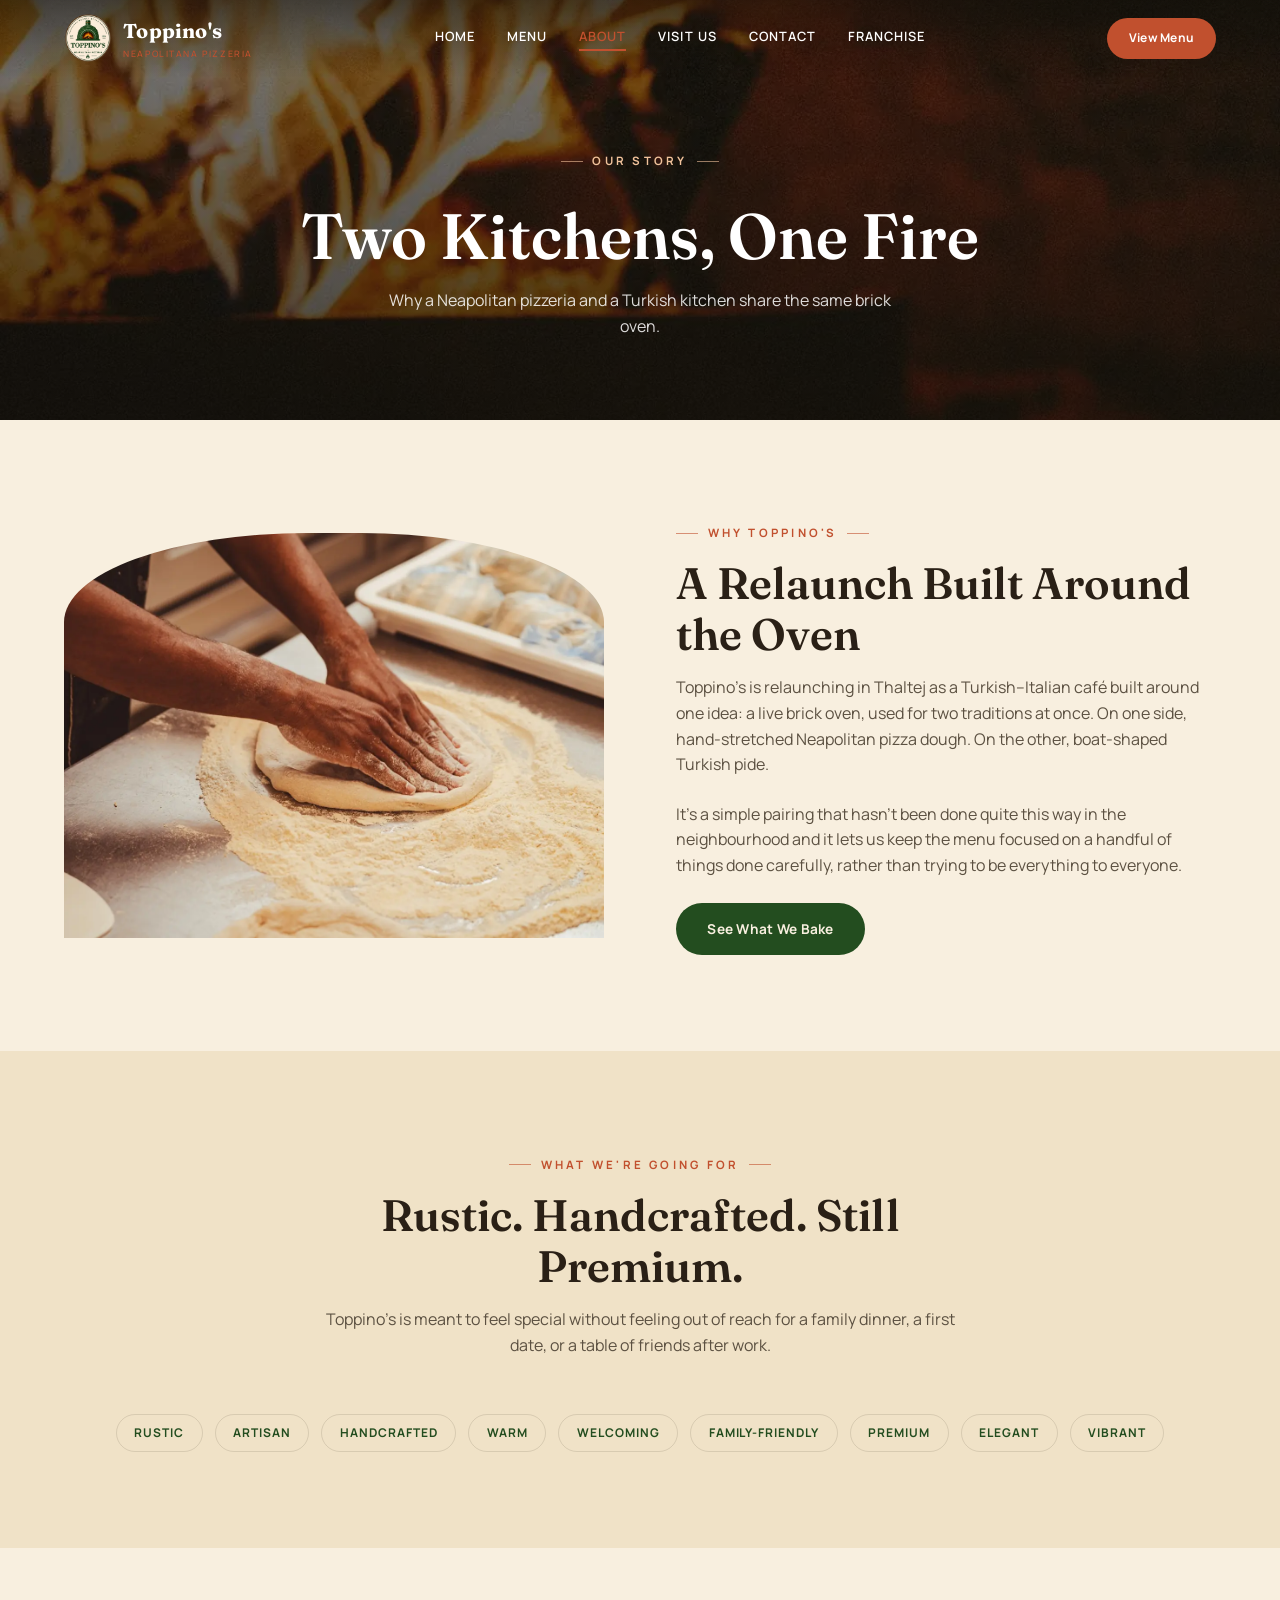
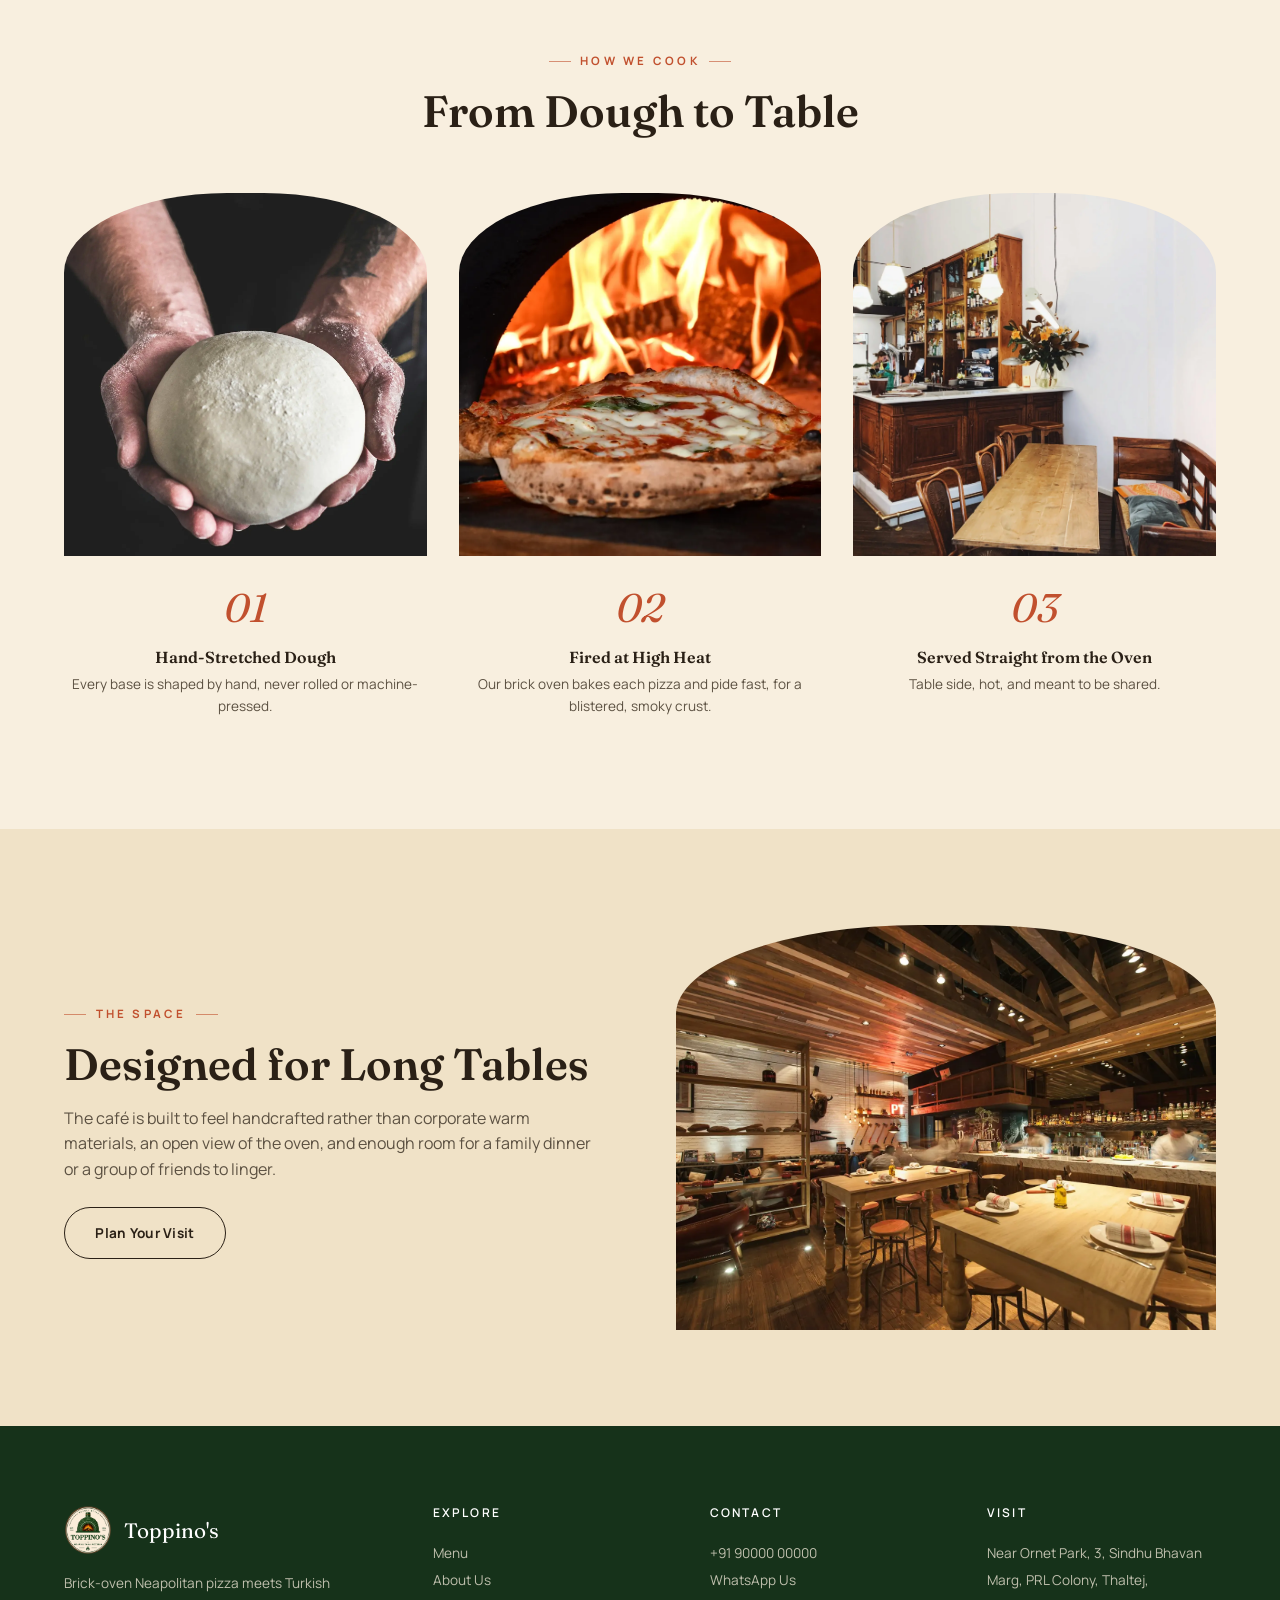
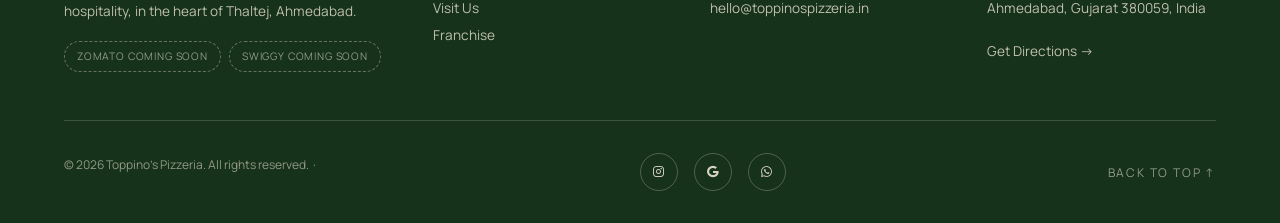
==== commit 6fb2ef8f: "Add photo credits link to footer in visit.html" ====
--- a/about.html
+++ b/about.html
@@ -200,7 +200,9 @@
                 </div>
             </div>
             <div class="footer-bottom">
-                <p>&copy; <span data-site-year></span> Toppino's Pizzeria. All rights reserved.</p>
+                <p>&copy; <span data-site-year></span> Toppino's Pizzeria. All rights reserved. &nbsp;&middot;&nbsp; 
+                    <!-- <a href="credits.html" style="color:inherit;text-decoration:underline;">Photo Credits</a> -->
+                </p>
                 <div class="footer-social">
                     <a href="#" data-site-href="instagram" target="_blank" rel="noopener" aria-label="Instagram"><i class="fa-brands fa-instagram"></i></a>
                     <a href="#" data-site-href="googleReview" target="_blank" rel="noopener" aria-label="Google Reviews"><i class="fa-brands fa-google"></i></a>
--- a/css/style.css
+++ b/css/style.css
@@ -506,7 +506,7 @@
 .dish-card {
     background: var(--cream-card);
     border: 1px solid var(--line);
-    border-radius: 4px 4px 14px 14px;
+    border-radius:45% 45% 0 0 / 22% 22% 0 0;
     overflow: hidden;
     box-shadow: var(--shadow);
     display: flex;
@@ -550,7 +550,7 @@
 }
 .dish-signature-tag {
     position: absolute;
-    top: 0.85rem; left: 0.85rem;
+    bottom: 0.85rem; left: 0.85rem;
     background: var(--terracotta);
     color: #fff;
     font-size: 0.6rem;
@@ -816,37 +816,65 @@
 .menu-item-card {
     position: relative;
     display: flex;
-    gap: 1.1rem;
+    flex-direction: column;
     background: var(--cream-card);
     border: 1px solid var(--line);
-    border-radius: 14px;
-    padding: 1rem;
-    box-shadow: var(--shadow);
-}
-.menu-item-card img {
-    width: 5.5rem; height: 5.5rem;
-    border-radius: 45% 45% 12% 12%;
-    object-fit: cover;
-    flex-shrink: 0;
-}
-.menu-item-info { flex: 1; min-width: 0; }
+    border-radius: 4px 4px 14px 14px;
+    overflow: hidden;
+    /* box-shadow: var(--shadow); */
+    transition: transform 0.3s ease;
+    border-radius: 45% 45% 0 0 / 22% 22% 0 0;
+}
+.menu-item-card:hover { transform: translateY(-4px); }
+.menu-item-card .arch-media { border-radius: 45% 45% 0 0 / 22% 22% 0 0; }
+.menu-item-info { flex: 1; min-width: 0; padding: 1.1rem 1.25rem 1.4rem; }
 .menu-item-line {
     display: flex;
     align-items: baseline;
     gap: 0.5rem;
 }
-.menu-item-line .name { font-weight: 700; font-size: 0.95rem; }
+.menu-item-line .name { font-weight: 700; font-size: 1rem; }
 .menu-item-line .leader { flex: 1; border-bottom: 1px dotted var(--line); transform: translateY(-3px); }
 .menu-item-line .price { color: var(--terracotta); font-weight: 700; font-family: 'Fraunces', serif; white-space: nowrap; }
-.menu-item-desc { font-size: 0.8rem; color: var(--ink-soft); margin-top: 0.35rem; }
-.menu-item-sig {
-    display: inline-block;
-    margin-top: 0.4rem;
-    font-size: 0.6rem;
+.menu-item-desc { font-size: 0.82rem; color: var(--ink-soft); margin-top: 0.4rem; line-height: 1.45; }
+
+.credits-list { margin-top: 2rem; }
+.credit-group { margin-bottom: 2.25rem; }
+.credit-group h3 {
+    font-family: 'Fraunces', serif;
+    font-size: 1.1rem;
+    margin-bottom: 0.75rem;
+    color: var(--pine-dark);
+}
+.credit-row {
+    display: flex;
+    justify-content: space-between;
+    align-items: baseline;
+    gap: 1rem;
+    padding: 0.5rem 0;
+    border-bottom: 1px dashed var(--line);
+    font-size: 0.85rem;
+    flex-wrap: wrap;
+}
+.credit-row:last-child { border-bottom: none; }
+.credit-dish { font-weight: 600; }
+.credit-info { color: var(--ink-soft); }
+.credit-info a { color: var(--terracotta); }
+
+.menu-item-jain {
+    display: inline-flex;
+    align-items: center;
+    justify-content: center;
+    width: 0.95rem;
+    height: 0.95rem;
+    margin-left: 0.4rem;
+    border: 1px solid var(--pine);
+    color: var(--pine);
+    font-size: 0.55rem;
     font-weight: 700;
-    text-transform: uppercase;
-    letter-spacing: 0.1em;
-    color: var(--terracotta);
+    border-radius: 2px;
+    vertical-align: middle;
+    transform: translateY(-1px);
 }
 
 /* Sticky mobile action bar  for QR-scanning diners on the Menu page */
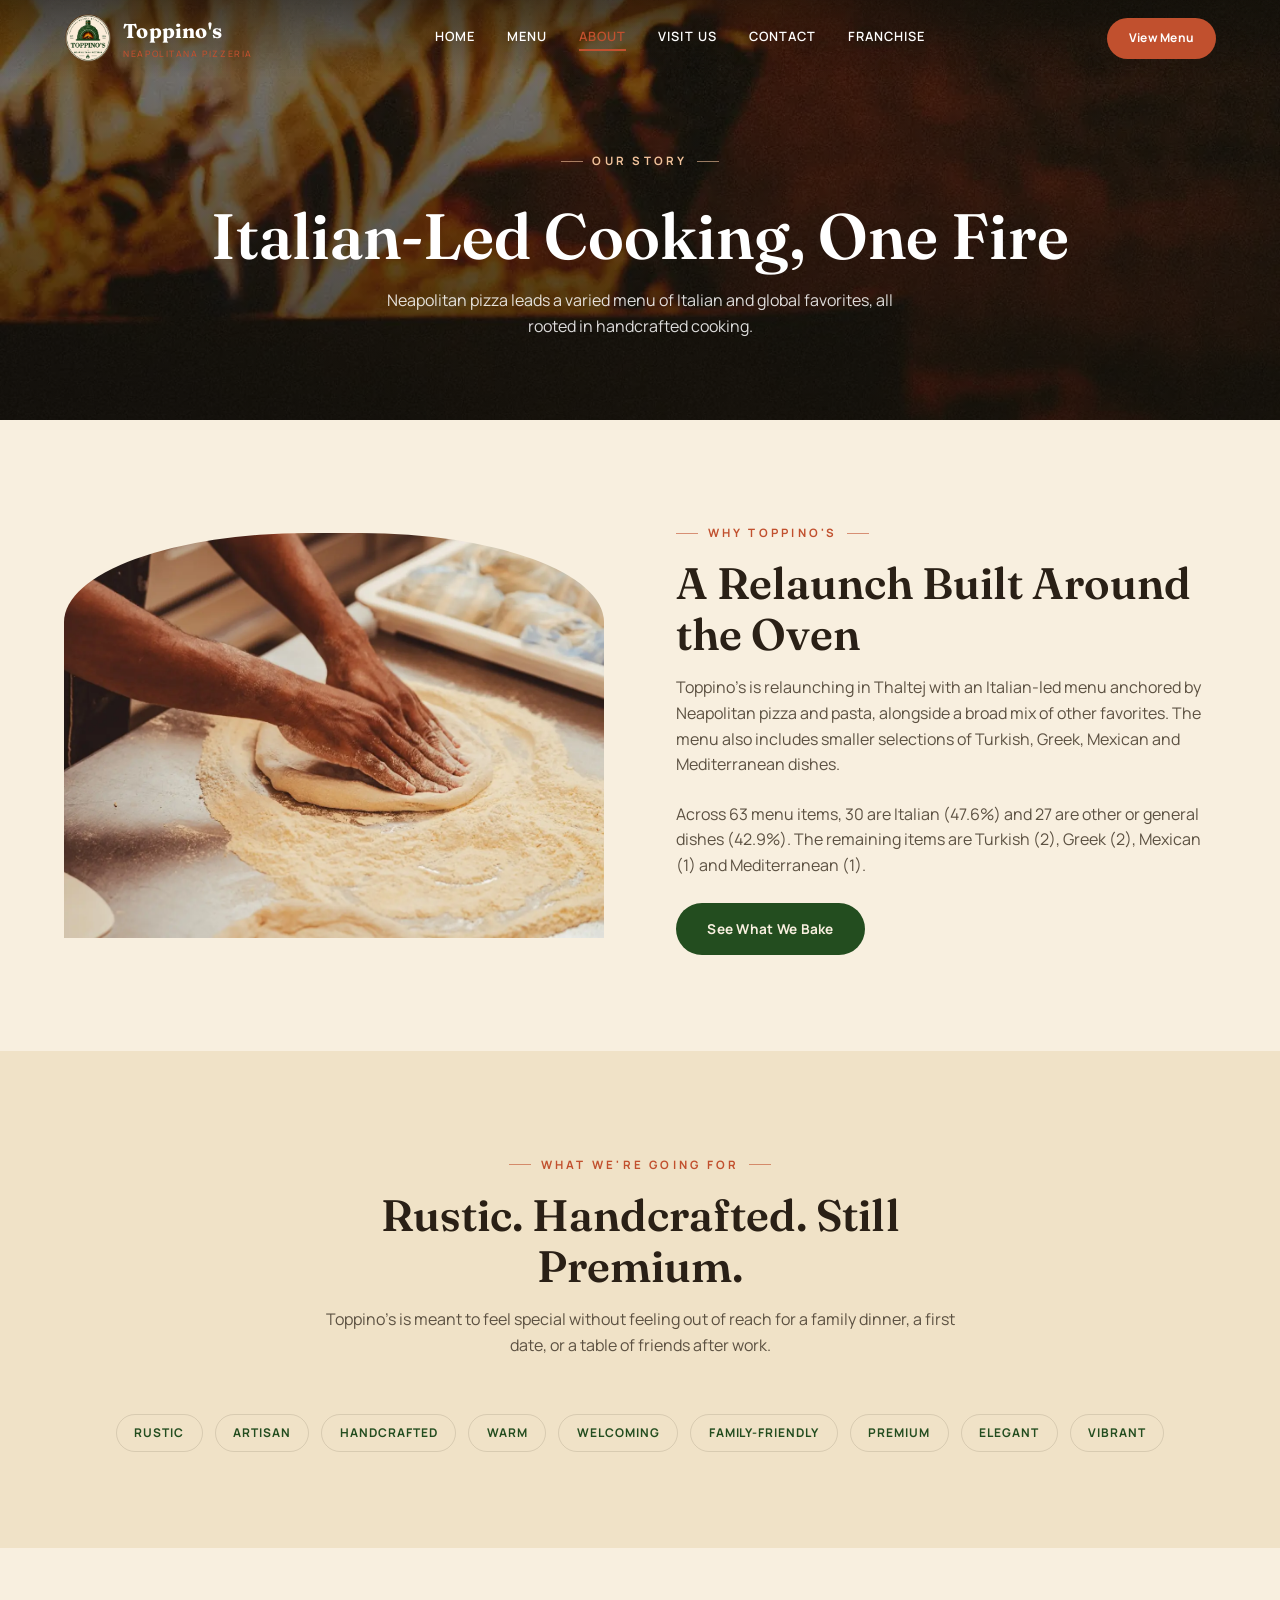
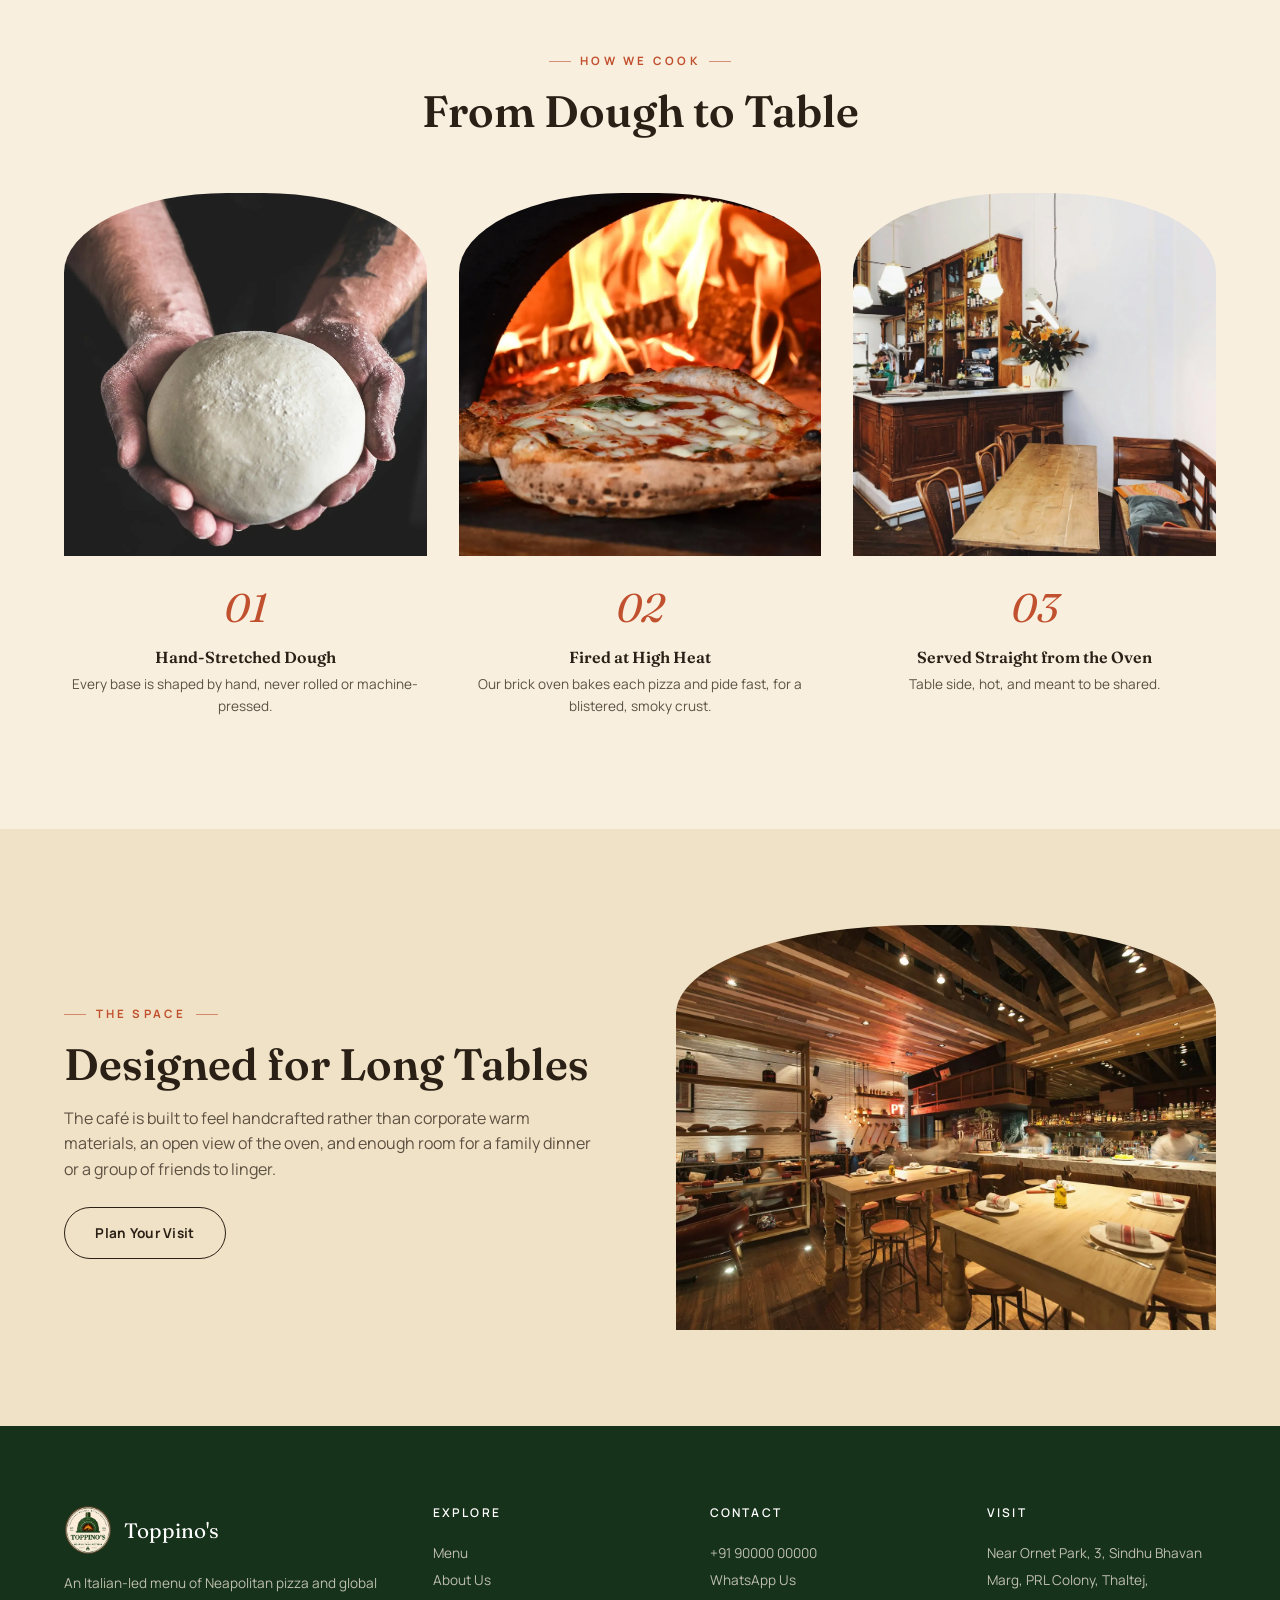
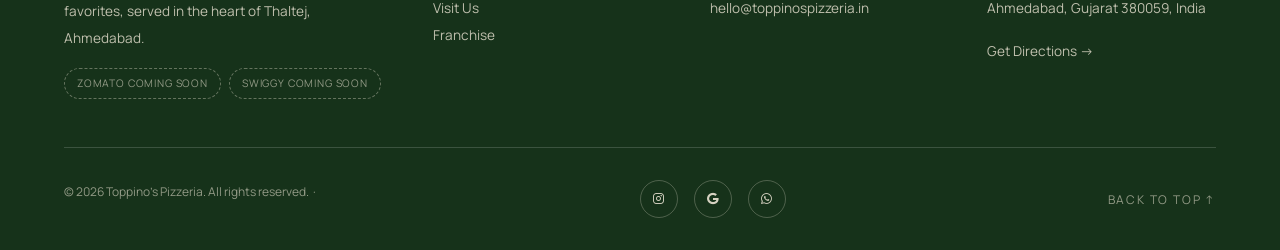
==== commit 74a95b82: "Update menu and related pages for branding and content consistency - Revised title and meta descript" ====
--- a/about.html
+++ b/about.html
@@ -5,10 +5,10 @@
     <meta charset="utf-8" />
     <meta content="width=device-width, initial-scale=1.0" name="viewport" />
     <title>About Us | Toppino's Pizzeria  Ahmedabad</title>
-    <meta name="description" content="Toppino's Pizzeria is a Turkish–Italian brick-oven café in Thaltej, Ahmedabad  rustic, handcrafted and built for families, couples and friends." />
+    <meta name="description" content="Discover Toppino's Italian-led menu of Neapolitan pizza, pasta and global favorites, served from a brick oven in Thaltej, Ahmedabad." />
     <link rel="canonical" href="https://toppinospizzeria.in/about.html" />
     <meta property="og:title" content="About Us | Toppino's Pizzeria" />
-    <meta property="og:description" content="A Turkish–Italian brick-oven café in Thaltej, Ahmedabad." />
+    <meta property="og:description" content="An Italian-led brick-oven menu with a broad mix of global favorites in Thaltej, Ahmedabad." />
     <meta property="og:image" content="https://toppinospizzeria.in/img/dough-hands.webp" />
     <meta property="og:url" content="https://toppinospizzeria.in/about.html" />
 
@@ -69,8 +69,8 @@
     <header class="page-banner" style="background-image:url('img/flame-detail.webp');">
         <div class="wrap page-banner-inner">
             <span class="eyebrow">Our Story</span>
-            <h1>Two Kitchens, One Fire</h1>
-            <p>Why a Neapolitan pizzeria and a Turkish kitchen share the same brick oven.</p>
+            <h1>Italian-Led Cooking, One Fire</h1>
+            <p>Neapolitan pizza leads a varied menu of Italian and global favorites, all rooted in handcrafted cooking.</p>
         </div>
     </header>
 
@@ -86,8 +86,8 @@
                 <div class="split-text">
                     <span class="eyebrow">Why Toppino's</span>
                     <h2 class="section-title">A Relaunch Built Around the Oven</h2>
-                    <p>Toppino's is relaunching in Thaltej as a Turkish–Italian café built around one idea: a live brick oven, used for two traditions at once. On one side, hand-stretched Neapolitan pizza dough. On the other, boat-shaped Turkish pide.</p>
-                    <p>It's a simple pairing that hasn't been done quite this way in the neighbourhood  and it lets us keep the menu focused on a handful of things done carefully, rather than trying to be everything to everyone.</p>
+                    <p>Toppino's is relaunching in Thaltej with an Italian-led menu anchored by Neapolitan pizza and pasta, alongside a broad mix of other favorites. The menu also includes smaller selections of Turkish, Greek, Mexican and Mediterranean dishes.</p>
+                    <p>Across 63 menu items, 30 are Italian (47.6%) and 27 are other or general dishes (42.9%). The remaining items are Turkish (2), Greek (2), Mexican (1) and Mediterranean (1).</p>
                     <a href="menu.html" class="btn btn-pine" data-track="about_menu_link">See What We Bake</a>
                 </div>
             </div>
@@ -174,7 +174,7 @@
                         <img src="img/logo.png" alt="Toppino's Pizzeria logo" />
                         <span>Toppino's</span>
                     </div>
-                    <p>Brick-oven Neapolitan pizza meets Turkish hospitality, in the heart of Thaltej, Ahmedabad.</p>
+                    <p>An Italian-led menu of Neapolitan pizza and global favorites, served in the heart of Thaltej, Ahmedabad.</p>
                     <div class="footer-order-pills">
                         <span class="footer-order-pill">Zomato  Coming Soon</span>
                         <span class="footer-order-pill">Swiggy  Coming Soon</span>
--- a/css/style.css
+++ b/css/style.css
@@ -253,8 +253,11 @@
 
 .offcanvas {
     background: var(--pine-deep-bg);
-    width: 300px;
     color: var(--cream);
+}
+/* id selector needed to outrank Bootstrap's .offcanvas.offcanvas-end width rule */
+#offcanvasMenu {
+    width: 80vw;
 }
 .offcanvas .btn-close { filter: invert(1) brightness(2); }
 
@@ -428,7 +431,7 @@
 .hero-title {
     font-size: clamp(2.8rem, 8vw, 5.5rem);
     color: #fff;
-    max-width: 18ch;
+    max-width: 16ch;
     margin: 0 auto;
 }
 .hero-title em { color: #F0C29B; font-style: italic; }
@@ -506,7 +509,7 @@
 .dish-card {
     background: var(--cream-card);
     border: 1px solid var(--line);
-    border-radius:45% 45% 0 0 / 22% 22% 0 0;
+    border-radius: 4px 4px 14px 14px;
     overflow: hidden;
     box-shadow: var(--shadow);
     display: flex;
@@ -516,7 +519,17 @@
 }
 .dish-card:hover { transform: translateY(-6px); }
 
-.dish-card .arch-media { border-radius: 45% 45% 0 0 / 26% 26% 0 0; }
+.menu-item-photo {
+    position: relative;
+    aspect-ratio: 4 / 3;
+    overflow: hidden;
+}
+.menu-item-photo img {
+    display: block;
+    width: 100%;
+    height: 100%;
+    object-fit: contain;
+}
 
 .dish-card-body {
     padding: 1.5rem 1.4rem 1.75rem;
@@ -823,10 +836,9 @@
     overflow: hidden;
     /* box-shadow: var(--shadow); */
     transition: transform 0.3s ease;
-    border-radius: 45% 45% 0 0 / 22% 22% 0 0;
 }
 .menu-item-card:hover { transform: translateY(-4px); }
-.menu-item-card .arch-media { border-radius: 45% 45% 0 0 / 22% 22% 0 0; }
+.menu-item-card .menu-item-photo { aspect-ratio: 4 / 3; }
 .menu-item-info { flex: 1; min-width: 0; padding: 1.1rem 1.25rem 1.4rem; }
 .menu-item-line {
     display: flex;
@@ -837,6 +849,14 @@
 .menu-item-line .leader { flex: 1; border-bottom: 1px dotted var(--line); transform: translateY(-3px); }
 .menu-item-line .price { color: var(--terracotta); font-weight: 700; font-family: 'Fraunces', serif; white-space: nowrap; }
 .menu-item-desc { font-size: 0.82rem; color: var(--ink-soft); margin-top: 0.4rem; line-height: 1.45; }
+.menu-item-variants { list-style: none; margin: 0.65rem 0 0; padding: 0; }
+.menu-item-variants li { display: flex; justify-content: space-between; gap: 1rem; padding: 0.3rem 0; border-top: 1px dotted var(--line); font-size: 0.88rem; }
+.menu-item-variant-name { display: inline-flex; align-items: center; gap: 0.6rem; }
+.menu-item-variant-name img { width: 2.5rem; height: 2.5rem; border-radius: 4px; object-fit: cover; }
+.menu-item-variants .price { color: var(--terracotta); font-weight: 700; white-space: nowrap; }
+.menu-category-quote { margin: 2.5rem auto 0; max-width: 42rem; text-align: center; color: var(--ink-soft); font-family: 'Fraunces', serif; font-style: italic; }
+.menu-category-quote p { margin-bottom: 0.35rem; }
+.menu-category-quote cite { font-family: 'Manrope', sans-serif; font-size: 0.8rem; font-style: normal; }
 
 .credits-list { margin-top: 2rem; }
 .credit-group { margin-bottom: 2.25rem; }
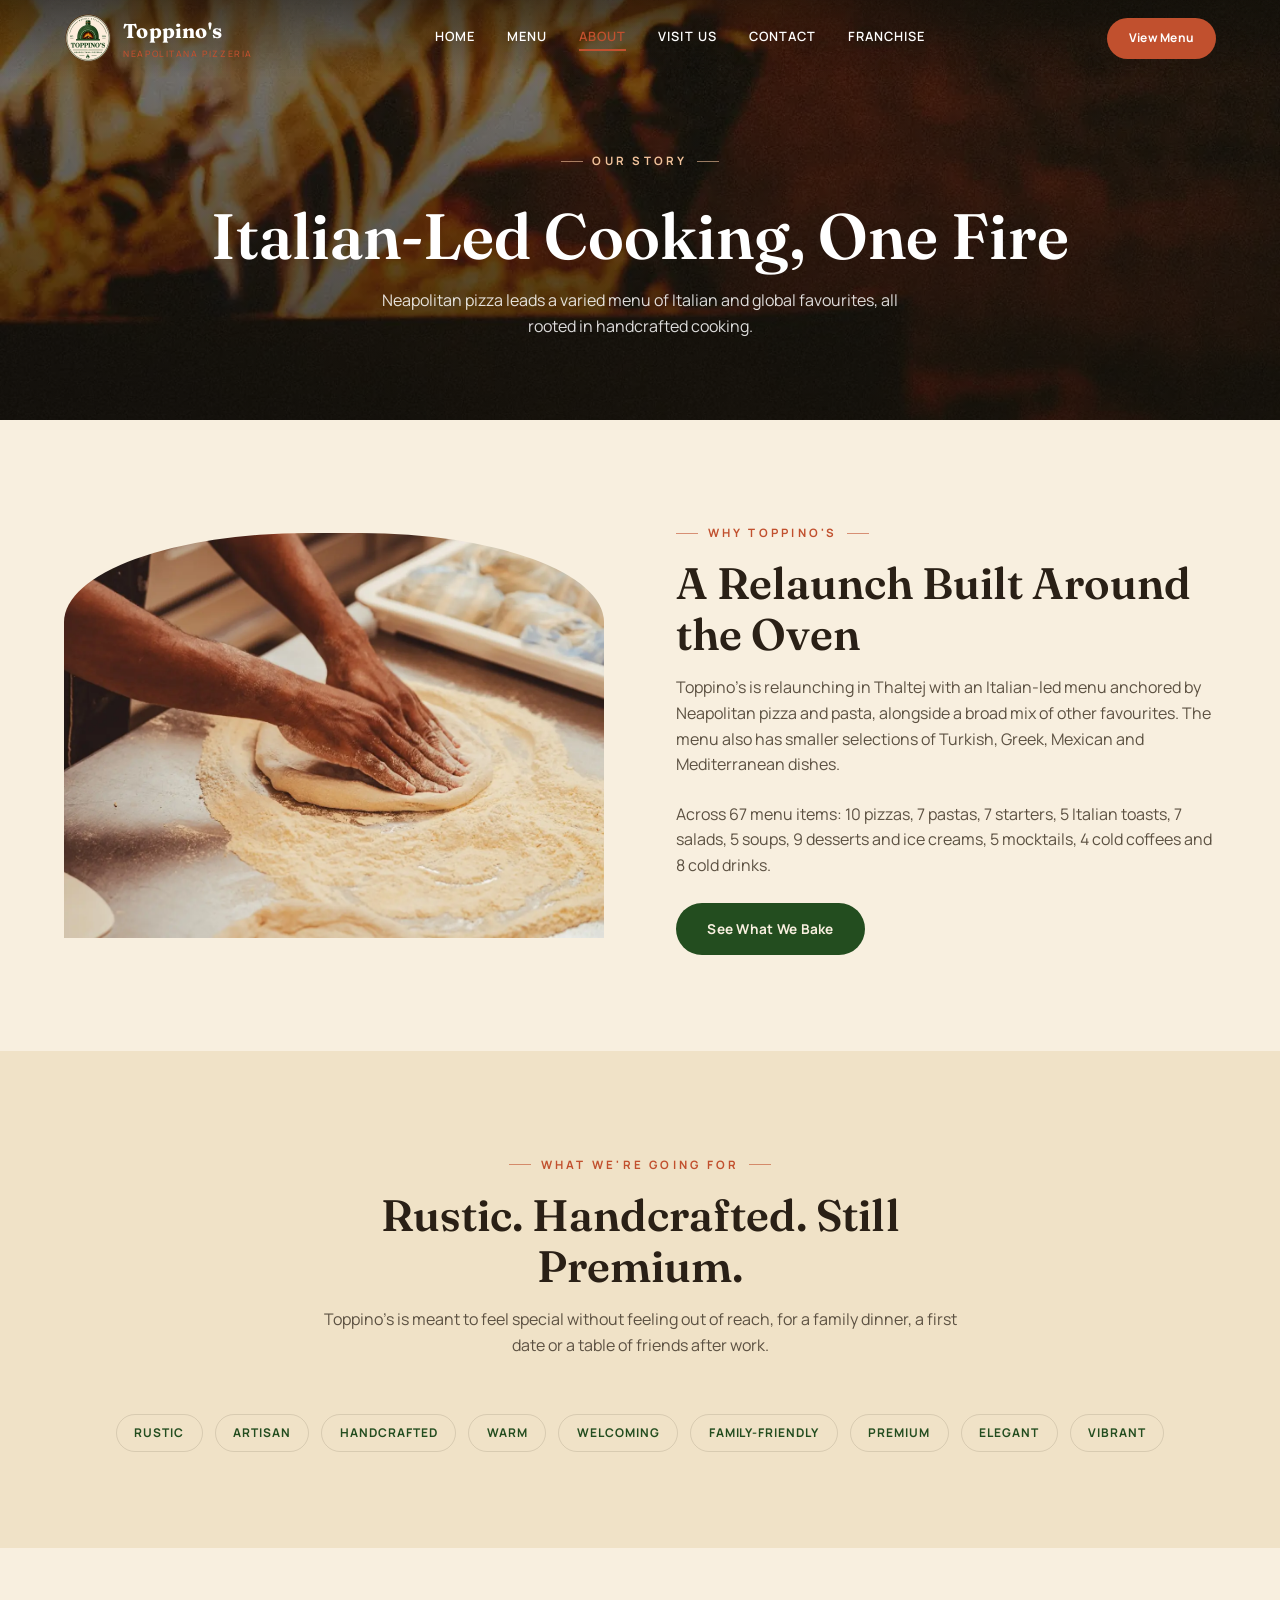
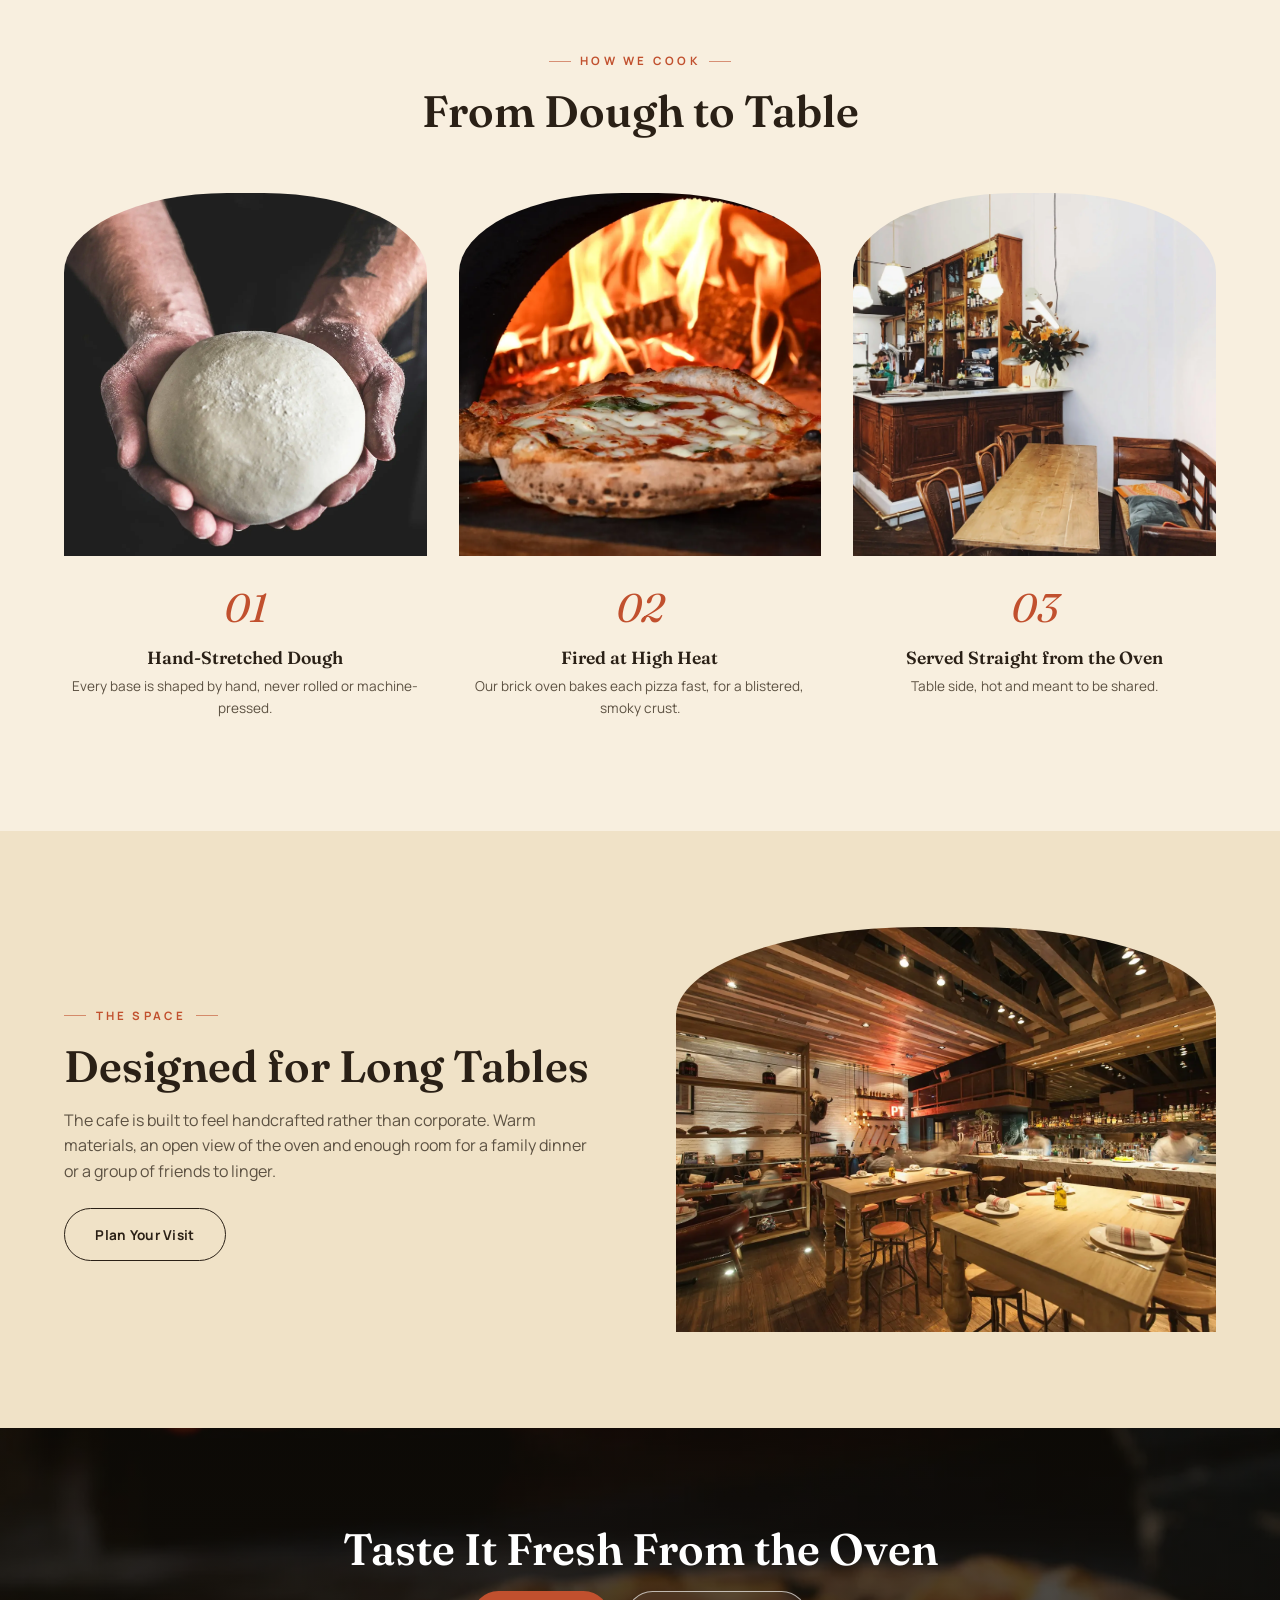
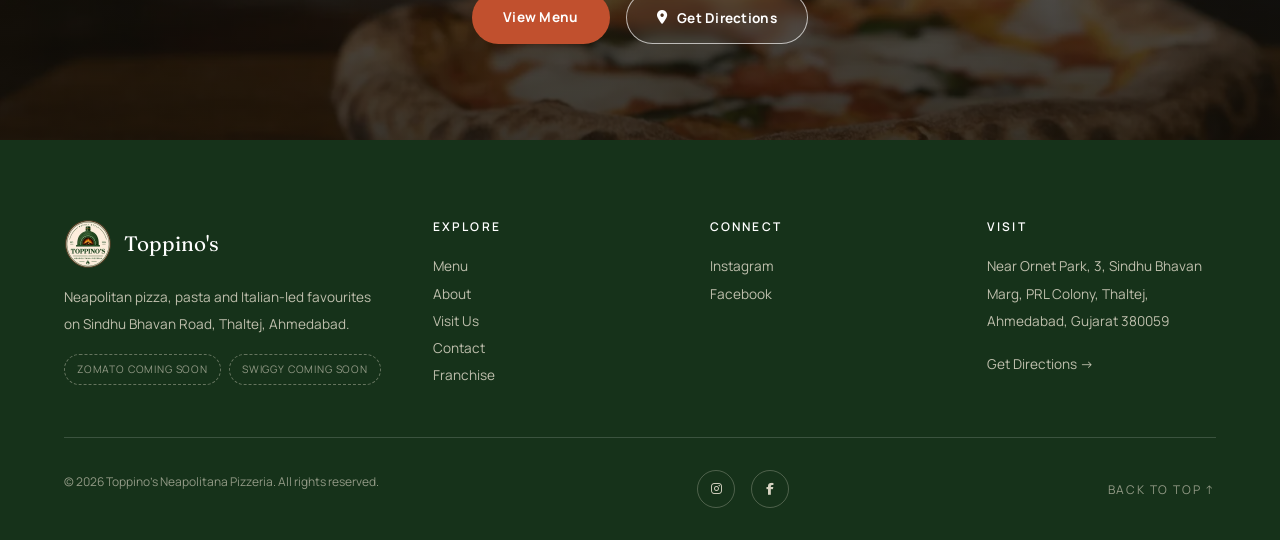
==== commit 2d39d31a: "final" ====
--- a/about.html
+++ b/about.html
@@ -4,39 +4,47 @@
 <head>
     <meta charset="utf-8" />
     <meta content="width=device-width, initial-scale=1.0" name="viewport" />
-    <title>About Us | Toppino's Pizzeria  Ahmedabad</title>
-    <meta name="description" content="Discover Toppino's Italian-led menu of Neapolitan pizza, pasta and global favorites, served from a brick oven in Thaltej, Ahmedabad." />
-    <link rel="canonical" href="https://toppinospizzeria.in/about.html" />
-    <meta property="og:title" content="About Us | Toppino's Pizzeria" />
-    <meta property="og:description" content="An Italian-led brick-oven menu with a broad mix of global favorites in Thaltej, Ahmedabad." />
+    <title>About Toppino's | Italian Pizzeria on Sindhu Bhavan Road</title>
+    <meta name="description" content="Meet Toppino's, a Neapolitan pizzeria on Sindhu Bhavan Road, Ahmedabad. Hand-stretched dough, a live brick oven and an Italian-led menu made for sharing." />
+    <link rel="canonical" href="https://toppinospizzeria.in/about" />
+
+    <meta property="og:type" content="website" />
+    <meta property="og:site_name" content="Toppino's Neapolitana Pizzeria" />
+    <meta property="og:title" content="About Toppino's | Italian Pizzeria on Sindhu Bhavan Road" />
+    <meta property="og:description" content="Meet Toppino's, a Neapolitan pizzeria on Sindhu Bhavan Road, Ahmedabad. Hand-stretched dough, a live brick oven and an Italian-led menu made for sharing." />
     <meta property="og:image" content="https://toppinospizzeria.in/img/dough-hands.webp" />
-    <meta property="og:url" content="https://toppinospizzeria.in/about.html" />
-
-    <link rel="icon" type="image/png" href="img/favicon.png" />
-
+    <meta property="og:url" content="https://toppinospizzeria.in/about" />
+    <meta name="twitter:card" content="summary_large_image" />
+
+    <link rel="icon" type="image/png" sizes="32x32" href="img/favicon-32.png" />
+    <link rel="icon" type="image/png" sizes="192x192" href="img/favicon-192.png" />
+    <link rel="apple-touch-icon" href="img/apple-touch-icon.png" />
+
+    <link rel="preconnect" href="https://fonts.googleapis.com" />
+    <link rel="preconnect" href="https://fonts.gstatic.com" crossorigin />
     <link href="https://cdn.jsdelivr.net/npm/bootstrap@5.3.2/dist/css/bootstrap.min.css" rel="stylesheet" />
     <link href="https://fonts.googleapis.com/css2?family=Fraunces:ital,opsz,wght@0,9..144,400;0,9..144,600;0,9..144,700;1,9..144,500&family=Manrope:wght@400;500;600;700;800&display=swap" rel="stylesheet" />
     <link rel="stylesheet" href="https://cdnjs.cloudflare.com/ajax/libs/font-awesome/6.5.0/css/all.min.css" />
     <link rel="stylesheet" href="css/style.css" />
 </head>
 
-<body>
+<body class="has-mobile-bar">
     <!-- Navigation -->
     <nav class="navbar">
         <div class="wrap navbar-inner">
-            <a class="brand" href="index.html">
-                <img src="img/logo.png" class="brand-logo" alt="Toppino's Pizzeria logo" />
+            <a class="brand" href="./">
+                <img src="img/logo.webp" class="brand-logo" alt="Toppino's Neapolitana Pizzeria logo" width="184" height="192" />
                 <span class="brand-text">Toppino's<small>Neapolitana Pizzeria</small></span>
             </a>
             <div class="nav-links">
-                <a href="index.html">Home</a>
-                <a href="menu.html">Menu</a>
-                <a href="about.html">About</a>
-                <a href="visit.html">Visit Us</a>
-                <a href="contact.html">Contact</a>
-                <a href="franchise.html">Franchise</a>
-            </div>
-            <a href="menu.html" class="btn btn-terracotta btn-sm nav-cta" data-track="nav_view_menu">View Menu</a>
+                <a href="./">Home</a>
+                <a href="menu">Menu</a>
+                <a href="about">About</a>
+                <a href="visit-us">Visit Us</a>
+                <a href="contact">Contact</a>
+                <a href="franchise">Franchise</a>
+            </div>
+            <a href="menu" class="btn btn-terracotta btn-sm nav-cta" data-track="nav_view_menu">View Menu</a>
             <button class="btn menu-toggle" data-bs-toggle="offcanvas" data-bs-target="#offcanvasMenu" aria-label="Open menu">
                 <div class="hamburger"><span></span><span></span></div>
             </button>
@@ -50,57 +58,59 @@
         </div>
         <div class="offcanvas-body">
             <ul class="nav flex-column" style="list-style:none;">
-                <li><a class="nav-link" href="index.html">Home</a></li>
-                <li><a class="nav-link" href="menu.html">Menu</a></li>
-                <li><a class="nav-link" href="about.html">About</a></li>
-                <li><a class="nav-link" href="visit.html">Visit Us</a></li>
-                <li><a class="nav-link" href="contact.html">Contact</a></li>
-                <li><a class="nav-link" href="franchise.html">Franchise</a></li>
+                <li><a class="nav-link" href="./">Home</a></li>
+                <li><a class="nav-link" href="menu">Menu</a></li>
+                <li><a class="nav-link" href="about">About</a></li>
+                <li><a class="nav-link" href="visit-us">Visit Us</a></li>
+                <li><a class="nav-link" href="contact">Contact</a></li>
+                <li><a class="nav-link" href="franchise">Franchise</a></li>
             </ul>
             <div class="offcanvas-social">
                 <a href="#" data-site-href="instagram" target="_blank" rel="noopener" aria-label="Instagram"><i class="fa-brands fa-instagram"></i></a>
-                <a href="#" data-site-href="whatsapp" target="_blank" rel="noopener" aria-label="WhatsApp"><i class="fa-brands fa-whatsapp"></i></a>
-                <a href="#" data-site-href="tel" aria-label="Call"><i class="fa-solid fa-phone"></i></a>
+                <a href="#" data-site-href="facebook" target="_blank" rel="noopener" aria-label="Facebook"><i class="fa-brands fa-facebook-f"></i></a>
+                <a href="#" data-site-href="whatsapp" target="_blank" rel="noopener" aria-label="WhatsApp" hidden><i class="fa-brands fa-whatsapp"></i></a>
+                <a href="#" data-site-href="tel" aria-label="Call" hidden><i class="fa-solid fa-phone"></i></a>
             </div>
         </div>
     </div>
 
-    <!-- Banner -->
+    <!-- 1. Hero -->
     <header class="page-banner" style="background-image:url('img/flame-detail.webp');">
         <div class="wrap page-banner-inner">
             <span class="eyebrow">Our Story</span>
             <h1>Italian-Led Cooking, One Fire</h1>
-            <p>Neapolitan pizza leads a varied menu of Italian and global favorites, all rooted in handcrafted cooking.</p>
+            <p>Neapolitan pizza leads a varied menu of Italian and global favourites, all rooted in handcrafted cooking.</p>
         </div>
     </header>
 
-    <!-- Story -->
+    <!-- 2. Story -->
     <section class="section">
         <div class="wrap">
             <div class="split">
                 <div class="split-media">
                     <div class="arch-media ratio-wide">
-                        <img src="img/dough-stretch.webp" alt="Hands stretching pizza dough by hand at Toppino's" loading="lazy" />
+                        <img src="img/dough-stretch.webp" alt="Hand-stretched pizza dough at Toppino's Ahmedabad" loading="lazy" />
                     </div>
                 </div>
                 <div class="split-text">
                     <span class="eyebrow">Why Toppino's</span>
                     <h2 class="section-title">A Relaunch Built Around the Oven</h2>
-                    <p>Toppino's is relaunching in Thaltej with an Italian-led menu anchored by Neapolitan pizza and pasta, alongside a broad mix of other favorites. The menu also includes smaller selections of Turkish, Greek, Mexican and Mediterranean dishes.</p>
-                    <p>Across 63 menu items, 30 are Italian (47.6%) and 27 are other or general dishes (42.9%). The remaining items are Turkish (2), Greek (2), Mexican (1) and Mediterranean (1).</p>
-                    <a href="menu.html" class="btn btn-pine" data-track="about_menu_link">See What We Bake</a>
-                </div>
-            </div>
-        </div>
-    </section>
-
-    <!-- Values -->
+                    <p>Toppino's is relaunching in Thaltej with an Italian-led menu anchored by Neapolitan pizza and pasta, alongside a broad mix of other favourites. The menu also has smaller selections of Turkish, Greek, Mexican and Mediterranean dishes.</p>
+                    <!-- counted live from js/site-data.js so it always matches the menu -->
+                    <p id="menuStats"></p>
+                    <a href="menu" class="btn btn-pine" data-track="about_menu_link">See What We Bake</a>
+                </div>
+            </div>
+        </div>
+    </section>
+
+    <!-- 3. Values -->
     <section class="section alt">
         <div class="wrap">
             <div class="section-head center">
                 <span class="eyebrow">What We're Going For</span>
                 <h2 class="section-title">Rustic. Handcrafted. Still Premium.</h2>
-                <p class="section-lede">Toppino's is meant to feel special without feeling out of reach  for a family dinner, a first date, or a table of friends after work.</p>
+                <p class="section-lede">Toppino's is meant to feel special without feeling out of reach, for a family dinner, a first date or a table of friends after work.</p>
             </div>
             <div class="trait-row" style="margin-top:0;">
                 <span class="trait-chip">Rustic</span>
@@ -116,8 +126,8 @@
         </div>
     </section>
 
-    <!-- Process -->
-    <section class="section">
+    <!-- 4. Process (linked from Home "See How We Bake") -->
+    <section class="section" id="process" style="scroll-margin-top:70px;">
         <div class="wrap">
             <div class="section-head center">
                 <span class="eyebrow">How We Cook</span>
@@ -125,42 +135,55 @@
             </div>
             <div class="process-steps">
                 <div class="process-step fade-in">
-                    <div class="arch-media ratio-square" style="margin-bottom:1.25rem;"><img src="img/dough-hands.webp" alt="Fresh dough ball held in hands" loading="lazy" /></div>
+                    <div class="arch-media ratio-square" style="margin-bottom:1.25rem;"><img src="img/dough-hands.webp" alt="Hand-stretched pizza dough at Toppino's Ahmedabad" loading="lazy" /></div>
                     <div class="num">01</div>
-                    <h4>Hand-Stretched Dough</h4>
+                    <h3>Hand-Stretched Dough</h3>
                     <p>Every base is shaped by hand, never rolled or machine-pressed.</p>
                 </div>
                 <div class="process-step fade-in">
-                    <div class="arch-media ratio-square" style="margin-bottom:1.25rem;"><img src="img/oven-char-crust.webp" alt="Pizza baking with a charred crust in the brick oven" loading="lazy" /></div>
+                    <div class="arch-media ratio-square" style="margin-bottom:1.25rem;"><img src="img/oven-char-crust.webp" alt="Neapolitan pizza fired at high heat in the brick oven at Toppino's" loading="lazy" /></div>
                     <div class="num">02</div>
-                    <h4>Fired at High Heat</h4>
-                    <p>Our brick oven bakes each pizza and pide fast, for a blistered, smoky crust.</p>
+                    <h3>Fired at High Heat</h3>
+                    <p>Our brick oven bakes each pizza fast, for a blistered, smoky crust.</p>
                 </div>
                 <div class="process-step fade-in">
-                    <div class="arch-media ratio-square" style="margin-bottom:1.25rem;"><img src="img/cafe-interior-cozy.webp" alt="Warm dining room at Toppino's Pizzeria" loading="lazy" /></div>
+                    <div class="arch-media ratio-square" style="margin-bottom:1.25rem;"><img src="img/cafe-interior-cozy.webp" alt="Rustic dining space at Toppino's pizzeria, Thaltej Ahmedabad" loading="lazy" /></div>
                     <div class="num">03</div>
-                    <h4>Served Straight from the Oven</h4>
-                    <p>Table side, hot, and meant to be shared.</p>
-                </div>
-            </div>
-        </div>
-    </section>
-
-    <!-- Interior -->
+                    <h3>Served Straight from the Oven</h3>
+                    <p>Table side, hot and meant to be shared.</p>
+                </div>
+            </div>
+        </div>
+    </section>
+
+    <!-- 5. Space -->
     <section class="section alt">
         <div class="wrap">
             <div class="split reverse">
                 <div class="split-media">
                     <div class="arch-media ratio-wide">
-                        <img src="img/cafe-interior-modern.webp" alt="Wood-toned interior seating area at Toppino's Pizzeria" loading="lazy" />
+                        <img src="img/cafe-interior-modern.webp" alt="Rustic dining room with wooden tables at Toppino's pizzeria, Thaltej Ahmedabad" loading="lazy" />
                     </div>
                 </div>
                 <div class="split-text">
                     <span class="eyebrow">The Space</span>
                     <h2 class="section-title">Designed for Long Tables</h2>
-                    <p>The café is built to feel handcrafted rather than corporate  warm materials, an open view of the oven, and enough room for a family dinner or a group of friends to linger.</p>
-                    <a href="visit.html" class="btn btn-outline-ink" data-track="about_visit_link">Plan Your Visit</a>
-                </div>
+                    <p>The cafe is built to feel handcrafted rather than corporate. Warm materials, an open view of the oven and enough room for a family dinner or a group of friends to linger.</p>
+                    <a href="visit-us" class="btn btn-outline-ink" data-track="about_visit_link">Plan Your Visit</a>
+                </div>
+            </div>
+        </div>
+    </section>
+
+    <!-- 6. CTA -->
+    <section class="cta-band" style="background-image:url('img/brick-oven-live.webp');">
+        <div class="wrap">
+            <h2>Taste It Fresh From the Oven</h2>
+            <div class="hero-ctas">
+                <a href="menu" class="btn btn-terracotta" data-track="about_cta_menu">View Menu</a>
+                <a href="#" class="btn btn-outline-cream" data-site-href="directions" target="_blank" rel="noopener" data-track="about_cta_directions">
+                    <i class="fa-solid fa-location-dot"></i> Get Directions
+                </a>
             </div>
         </div>
     </section>
@@ -171,47 +194,57 @@
             <div class="footer-grid">
                 <div class="footer-col">
                     <div class="footer-brand">
-                        <img src="img/logo.png" alt="Toppino's Pizzeria logo" />
+                        <img src="img/logo.webp" alt="Toppino's Neapolitana Pizzeria logo" width="184" height="192" loading="lazy" />
                         <span>Toppino's</span>
                     </div>
-                    <p>An Italian-led menu of Neapolitan pizza and global favorites, served in the heart of Thaltej, Ahmedabad.</p>
+                    <p>Neapolitan pizza, pasta and Italian-led favourites on Sindhu Bhavan Road, Thaltej, Ahmedabad.</p>
                     <div class="footer-order-pills">
-                        <span class="footer-order-pill">Zomato  Coming Soon</span>
-                        <span class="footer-order-pill">Swiggy  Coming Soon</span>
+                        <span class="footer-order-pill">Zomato Coming Soon</span>
+                        <span class="footer-order-pill">Swiggy Coming Soon</span>
                     </div>
                 </div>
                 <div class="footer-col">
                     <h5>Explore</h5>
-                    <a href="menu.html">Menu</a>
-                    <a href="about.html">About Us</a>
-                    <a href="visit.html">Visit Us</a>
-                    <a href="franchise.html">Franchise</a>
-                </div>
-                <div class="footer-col">
-                    <h5>Contact</h5>
-                    <a href="#" data-site-href="tel" data-site-text="phoneDisplay" data-track="footer_call"></a>
-                    <a href="#" data-site-href="whatsapp" target="_blank" rel="noopener" data-track="footer_whatsapp">WhatsApp Us</a>
-                    <a href="#" data-site-href="email" data-site-text="email" data-track="footer_email"></a>
+                    <a href="menu">Menu</a>
+                    <a href="about">About</a>
+                    <a href="visit-us">Visit Us</a>
+                    <a href="contact">Contact</a>
+                    <a href="franchise">Franchise</a>
+                </div>
+                <div class="footer-col">
+                    <h5>Connect</h5>
+                    <a href="#" data-site-href="instagram" target="_blank" rel="noopener" data-track="footer_instagram">Instagram</a>
+                    <a href="#" data-site-href="facebook" target="_blank" rel="noopener" data-track="footer_facebook">Facebook</a>
+                    <a href="#" data-site-href="tel" data-site-text="phoneDisplay" data-track="footer_call" hidden></a>
+                    <a href="#" data-site-href="whatsapp" target="_blank" rel="noopener" data-track="footer_whatsapp" hidden>WhatsApp Us</a>
+                    <a href="#" data-site-href="email" data-site-text="email" data-track="footer_email" hidden></a>
                 </div>
                 <div class="footer-col">
                     <h5>Visit</h5>
-                    <p data-site-text="address.full"></p>
+                    <p data-site-text="address.full">Near Ornet Park, 3, Sindhu Bhavan Marg, PRL Colony, Thaltej, Ahmedabad, Gujarat 380059</p>
                     <a href="#" data-site-href="directions" target="_blank" rel="noopener" data-track="footer_directions">Get Directions →</a>
                 </div>
             </div>
             <div class="footer-bottom">
-                <p>&copy; <span data-site-year></span> Toppino's Pizzeria. All rights reserved. &nbsp;&middot;&nbsp; 
-                    <!-- <a href="credits.html" style="color:inherit;text-decoration:underline;">Photo Credits</a> -->
-                </p>
+                <p>&copy; <span data-site-year></span> Toppino's Neapolitana Pizzeria. All rights reserved.</p>
                 <div class="footer-social">
                     <a href="#" data-site-href="instagram" target="_blank" rel="noopener" aria-label="Instagram"><i class="fa-brands fa-instagram"></i></a>
-                    <a href="#" data-site-href="googleReview" target="_blank" rel="noopener" aria-label="Google Reviews"><i class="fa-brands fa-google"></i></a>
-                    <a href="#" data-site-href="whatsapp" target="_blank" rel="noopener" aria-label="WhatsApp"><i class="fa-brands fa-whatsapp"></i></a>
+                    <a href="#" data-site-href="facebook" target="_blank" rel="noopener" aria-label="Facebook"><i class="fa-brands fa-facebook-f"></i></a>
+                    <a href="#" data-site-href="googleReview" target="_blank" rel="noopener" aria-label="Google Reviews" hidden><i class="fa-brands fa-google"></i></a>
+                    <a href="#" data-site-href="whatsapp" target="_blank" rel="noopener" aria-label="WhatsApp" hidden><i class="fa-brands fa-whatsapp"></i></a>
                 </div>
                 <button id="scrollTop">Back to top ↑</button>
             </div>
         </div>
     </footer>
+
+    <!-- Sticky mobile action bar -->
+    <div class="mobile-action-bar">
+        <a href="#" data-site-href="directions" target="_blank" rel="noopener" data-track="mobilebar_directions"><i class="fa-solid fa-location-dot"></i>Get Directions</a>
+        <a href="menu" data-track="mobilebar_menu"><i class="fa-solid fa-utensils"></i>View Menu</a>
+        <a href="#" data-site-href="tel" data-track="mobilebar_call" hidden><i class="fa-solid fa-phone"></i>Call</a>
+        <a href="#" data-site-href="whatsapp" target="_blank" rel="noopener" data-track="mobilebar_whatsapp" hidden><i class="fa-brands fa-whatsapp"></i>WhatsApp</a>
+    </div>
 
     <script src="https://cdn.jsdelivr.net/npm/bootstrap@5.3.2/dist/js/bootstrap.bundle.min.js"></script>
     <script src="js/site-data.js"></script>
--- a/css/style.css
+++ b/css/style.css
@@ -68,6 +68,10 @@
     color: #fff;
 }
 
+/* details not provided yet (phone, WhatsApp, email, review link) ship with
+   [hidden]; this keeps .btn / .contact-card display rules from overriding it */
+[hidden] { display: none !important; }
+
 /* ============================================
    BUTTONS
    ============================================ */
@@ -388,8 +392,9 @@
 
 .hero {
     position: relative;
-    height: 100vh;
-    min-height: 640px;
+    min-height: 100vh;
+    min-height: 100svh;
+    padding: 7.5rem 0 5rem;
     display: flex;
     align-items: center;
     overflow: hidden;
@@ -429,9 +434,9 @@
     display: block;
 }
 .hero-title {
-    font-size: clamp(2.8rem, 8vw, 5.5rem);
+    font-size: clamp(2.1rem, 5.6vw, 4.25rem);
     color: #fff;
-    max-width: 16ch;
+    max-width: 22ch;
     margin: 0 auto;
 }
 .hero-title em { color: #F0C29B; font-style: italic; }
@@ -461,6 +466,39 @@
     0%, 100% { transform: translate(-50%, 0); }
     50% { transform: translate(-50%, 8px); }
 }
+@media (max-height: 760px), (max-width: 640px) {
+    .hero-scroll-cue { display: none; }
+}
+
+/* trust strip directly under the hero */
+.trust-strip {
+    background: var(--pine-deep-bg);
+    color: var(--cream);
+    padding: 1.1rem 0;
+}
+.trust-strip ul {
+    list-style: none;
+    margin: 0;
+    padding: 0;
+    display: flex;
+    flex-wrap: wrap;
+    justify-content: center;
+    gap: 0.75rem 2.25rem;
+}
+.trust-strip li {
+    display: inline-flex;
+    align-items: center;
+    gap: 0.55rem;
+    font-size: 0.88rem;
+    font-weight: 600;
+    letter-spacing: 0.02em;
+}
+.trust-strip i { color: #F0C29B; }
+
+.section-actions {
+    text-align: center;
+    margin-top: 3rem;
+}
 
 /* ============================================
    BRAND POSITIONING BAND
@@ -545,8 +583,11 @@
     margin-bottom: 0.5rem;
 }
 .dish-name {
+    font-family: 'Manrope', sans-serif;
     font-size: 1.05rem;
     font-weight: 600;
+    line-height: 1.4;
+    margin: 0;
 }
 .dish-price {
     font-family: 'Fraunces', serif;
@@ -576,6 +617,57 @@
 }
 
 /* ============================================
+   MENU AT A GLANCE (home category cards)
+   ============================================ */
+
+.category-grid {
+    display: grid;
+    grid-template-columns: repeat(2, 1fr);
+    gap: 1.25rem;
+}
+@media (min-width: 768px) { .category-grid { grid-template-columns: repeat(3, 1fr); gap: 1.75rem; } }
+
+.category-card {
+    display: flex;
+    flex-direction: column;
+    background: var(--cream-card);
+    border: 1px solid var(--line);
+    border-radius: 4px 4px 14px 14px;
+    overflow: hidden;
+    transition: transform 0.3s ease, box-shadow 0.3s ease;
+}
+.category-card:hover { transform: translateY(-5px); box-shadow: var(--shadow); }
+.category-card-media {
+    aspect-ratio: 4 / 3;
+    overflow: hidden;
+    background: var(--pine);
+    display: flex;
+    align-items: center;
+    justify-content: center;
+}
+.category-card-media img { width: 100%; height: 100%; object-fit: cover; }
+.category-card-media i { font-size: 2.5rem; color: #F0C29B; }
+.category-card-body {
+    padding: 1rem 1.1rem 1.2rem;
+    display: flex;
+    flex-wrap: wrap;
+    justify-content: space-between;
+    align-items: baseline;
+    gap: 0.25rem 0.75rem;
+}
+.category-card-body h3 {
+    font-size: 1.15rem;
+    margin: 0;
+}
+.category-card-price {
+    font-family: 'Fraunces', serif;
+    font-weight: 700;
+    color: var(--terracotta);
+    font-size: 0.95rem;
+    white-space: nowrap;
+}
+
+/* ============================================
    SPLIT SECTION (image + text, brick oven, dough etc.)
    ============================================ */
 
@@ -622,8 +714,9 @@
     box-shadow: var(--shadow);
 }
 .reviews-stars { color: var(--terracotta); font-size: 1.4rem; letter-spacing: 0.3rem; margin-bottom: 1.25rem; }
-.reviews-card h3 { font-size: 1.5rem; margin-bottom: 0.75rem; }
-.reviews-card p { color: var(--ink-soft); margin-bottom: 1.75rem; }
+.reviews-card h2 { font-size: 1.6rem; margin-bottom: 0.75rem; }
+.reviews-card p { color: var(--ink-soft); margin-bottom: 0; }
+.reviews-card .btn { margin-top: 1.75rem; }
 
 /* ============================================
    LOCATION / HOURS
@@ -666,6 +759,84 @@
 }
 .map-embed iframe { width: 100%; height: 100%; min-height: 320px; border: 0; }
 
+.info-label {
+    font-size: 0.75rem;
+    text-transform: uppercase;
+    letter-spacing: 0.1em;
+    color: var(--pine);
+    margin: 0 0 0.75rem;
+}
+.info-note { font-size: 0.85rem; color: var(--ink-soft); margin: 0.75rem 0 2rem; font-style: italic; }
+
+/* ============================================
+   FAQ (Visit page)
+   ============================================ */
+
+.faq-list { max-width: 48rem; margin: 0 auto; }
+.faq-item {
+    background: var(--cream-card);
+    border: 1px solid var(--line);
+    border-radius: 12px;
+    margin-bottom: 0.85rem;
+    overflow: hidden;
+}
+.faq-item summary {
+    list-style: none;
+    cursor: pointer;
+    padding: 1.1rem 1.4rem;
+    display: flex;
+    justify-content: space-between;
+    align-items: center;
+    gap: 1rem;
+}
+.faq-item summary::-webkit-details-marker { display: none; }
+.faq-item summary h3 {
+    font-family: 'Manrope', sans-serif;
+    font-size: 1rem;
+    font-weight: 700;
+    margin: 0;
+    line-height: 1.4;
+}
+.faq-item summary::after {
+    content: '+';
+    font-family: 'Fraunces', serif;
+    font-size: 1.5rem;
+    line-height: 1;
+    color: var(--terracotta);
+    flex-shrink: 0;
+    transition: transform 0.25s ease;
+}
+.faq-item[open] summary::after { transform: rotate(45deg); }
+.faq-item p {
+    padding: 0 1.4rem 1.2rem;
+    margin: 0;
+    color: var(--ink-soft);
+    font-size: 0.92rem;
+}
+
+/* ============================================
+   CLOSING CTA BAND (photo background)
+   ============================================ */
+
+.cta-band {
+    position: relative;
+    padding: 6rem 0;
+    background-size: cover;
+    background-position: center;
+    color: #fff;
+    text-align: center;
+}
+.cta-band::before {
+    content: '';
+    position: absolute;
+    inset: 0;
+    background: linear-gradient(180deg, rgba(20,16,10,0.62), rgba(20,16,10,0.82));
+}
+.cta-band .wrap { position: relative; z-index: 2; }
+.cta-band h2 { color: #fff; font-size: clamp(2rem, 4.5vw, 2.75rem); margin-bottom: 1rem; }
+.cta-band p { color: rgba(255,255,255,0.85); max-width: 34rem; margin: 0 auto 2rem; }
+@media (max-width: 640px) { .cta-band { padding: 4.5rem 0; } }
+
 /* ============================================
    INSTAGRAM CTA BAND
    ============================================ */
@@ -676,8 +847,8 @@
     text-align: center;
     padding: 4.5rem 1.5rem;
 }
-.instagram-band .fa-instagram { font-size: 2.25rem; margin-bottom: 1.25rem; color: #F0C29B; }
-.instagram-band h3 { color: #fff; font-size: 1.6rem; margin-bottom: 0.5rem; }
+.instagram-band > .fa-instagram { font-size: 2.25rem; margin-bottom: 1.25rem; color: #F0C29B; }
+.instagram-band h2 { color: #fff; font-size: 1.8rem; margin-bottom: 0.5rem; }
 .instagram-band p { color: rgba(248,239,223,0.75); margin-bottom: 1.75rem; }
 
 /* ============================================
@@ -845,7 +1016,7 @@
     align-items: baseline;
     gap: 0.5rem;
 }
-.menu-item-line .name { font-weight: 700; font-size: 1rem; }
+.menu-item-line .name { font-family: 'Manrope', sans-serif; font-weight: 700; font-size: 1rem; line-height: 1.4; margin: 0; }
 .menu-item-line .leader { flex: 1; border-bottom: 1px dotted var(--line); transform: translateY(-3px); }
 .menu-item-line .price { color: var(--terracotta); font-weight: 700; font-family: 'Fraunces', serif; white-space: nowrap; }
 .menu-item-desc { font-size: 0.82rem; color: var(--ink-soft); margin-top: 0.4rem; line-height: 1.45; }
@@ -897,7 +1068,7 @@
     transform: translateY(-1px);
 }
 
-/* Sticky mobile action bar  for QR-scanning diners on the Menu page */
+/* Sticky mobile action bar (all pages): Get Directions, View Menu, plus Call/WhatsApp once provided */
 .mobile-action-bar {
     position: fixed;
     bottom: 0; left: 0; right: 0;
@@ -946,12 +1117,16 @@
    CONTACT PAGE
    ============================================ */
 
+/* fixed-width tracks, centred, so the grid looks right with 2 cards
+   (Instagram + Facebook today) or 5 (once phone/WhatsApp/email are added) */
 .contact-grid {
     display: grid;
-    grid-template-columns: repeat(auto-fit, minmax(220px, 1fr));
+    grid-template-columns: repeat(auto-fit, minmax(200px, 220px));
+    justify-content: center;
     gap: 1.5rem;
-    margin-bottom: 4rem;
-}
+}
+@media (max-width: 520px) { .contact-grid { grid-template-columns: 1fr; } }
+.contact-form-wrap { margin-top: 4rem; }
 .contact-card {
     background: var(--cream-card);
     border: 1px solid var(--line);
@@ -1029,7 +1204,7 @@
     text-align: center;
 }
 .value-card .icon { font-size: 1.75rem; color: var(--terracotta); margin-bottom: 1rem; }
-.value-card h4 { font-size: 1.05rem; margin-bottom: 0.6rem; }
+.value-card h3 { font-size: 1.15rem; margin-bottom: 0.6rem; }
 .value-card p { font-size: 0.85rem; color: var(--ink-soft); }
 
 .disclaimer-box {
@@ -1062,7 +1237,7 @@
     font-style: italic;
     margin-bottom: 0.5rem;
 }
-.process-step h4 { font-size: 1rem; margin-bottom: 0.5rem; }
+.process-step h3 { font-size: 1.1rem; margin-bottom: 0.5rem; }
 .process-step p { font-size: 0.85rem; color: var(--ink-soft); }
 
 /* ============================================
